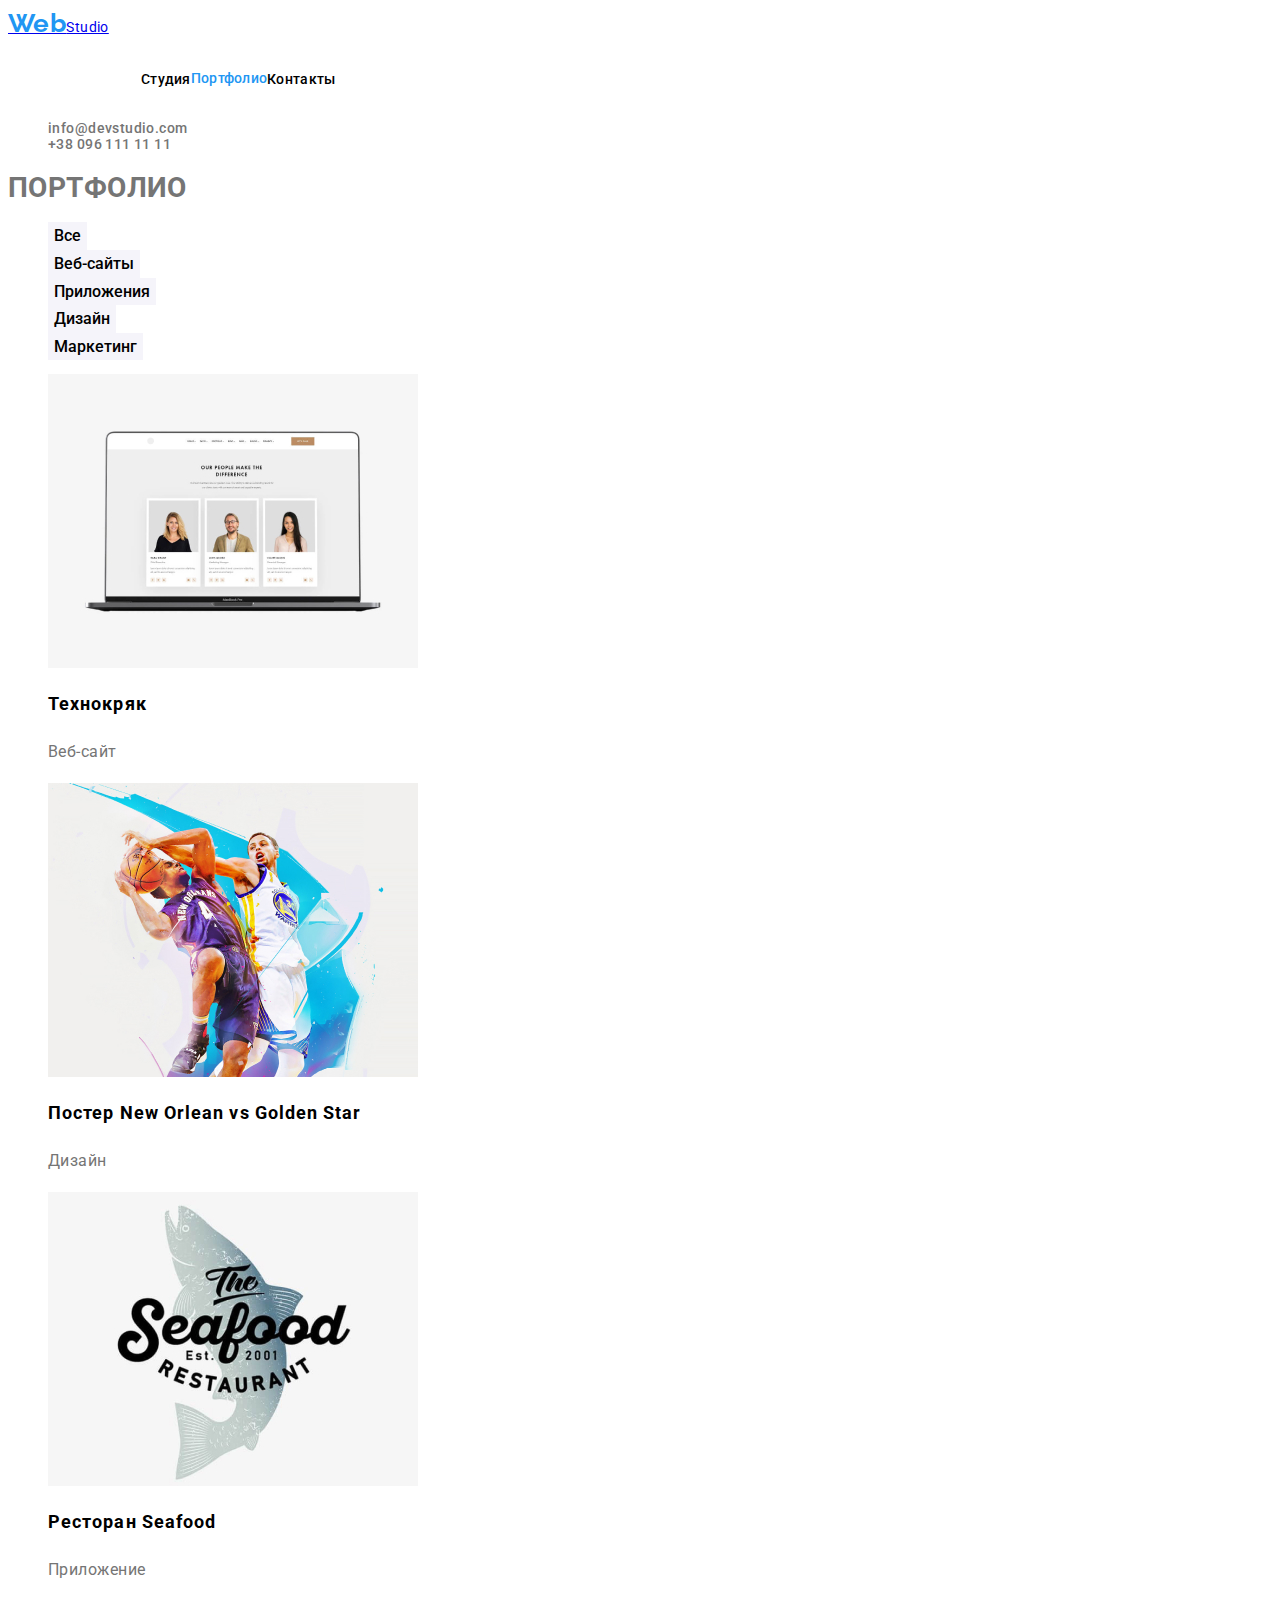
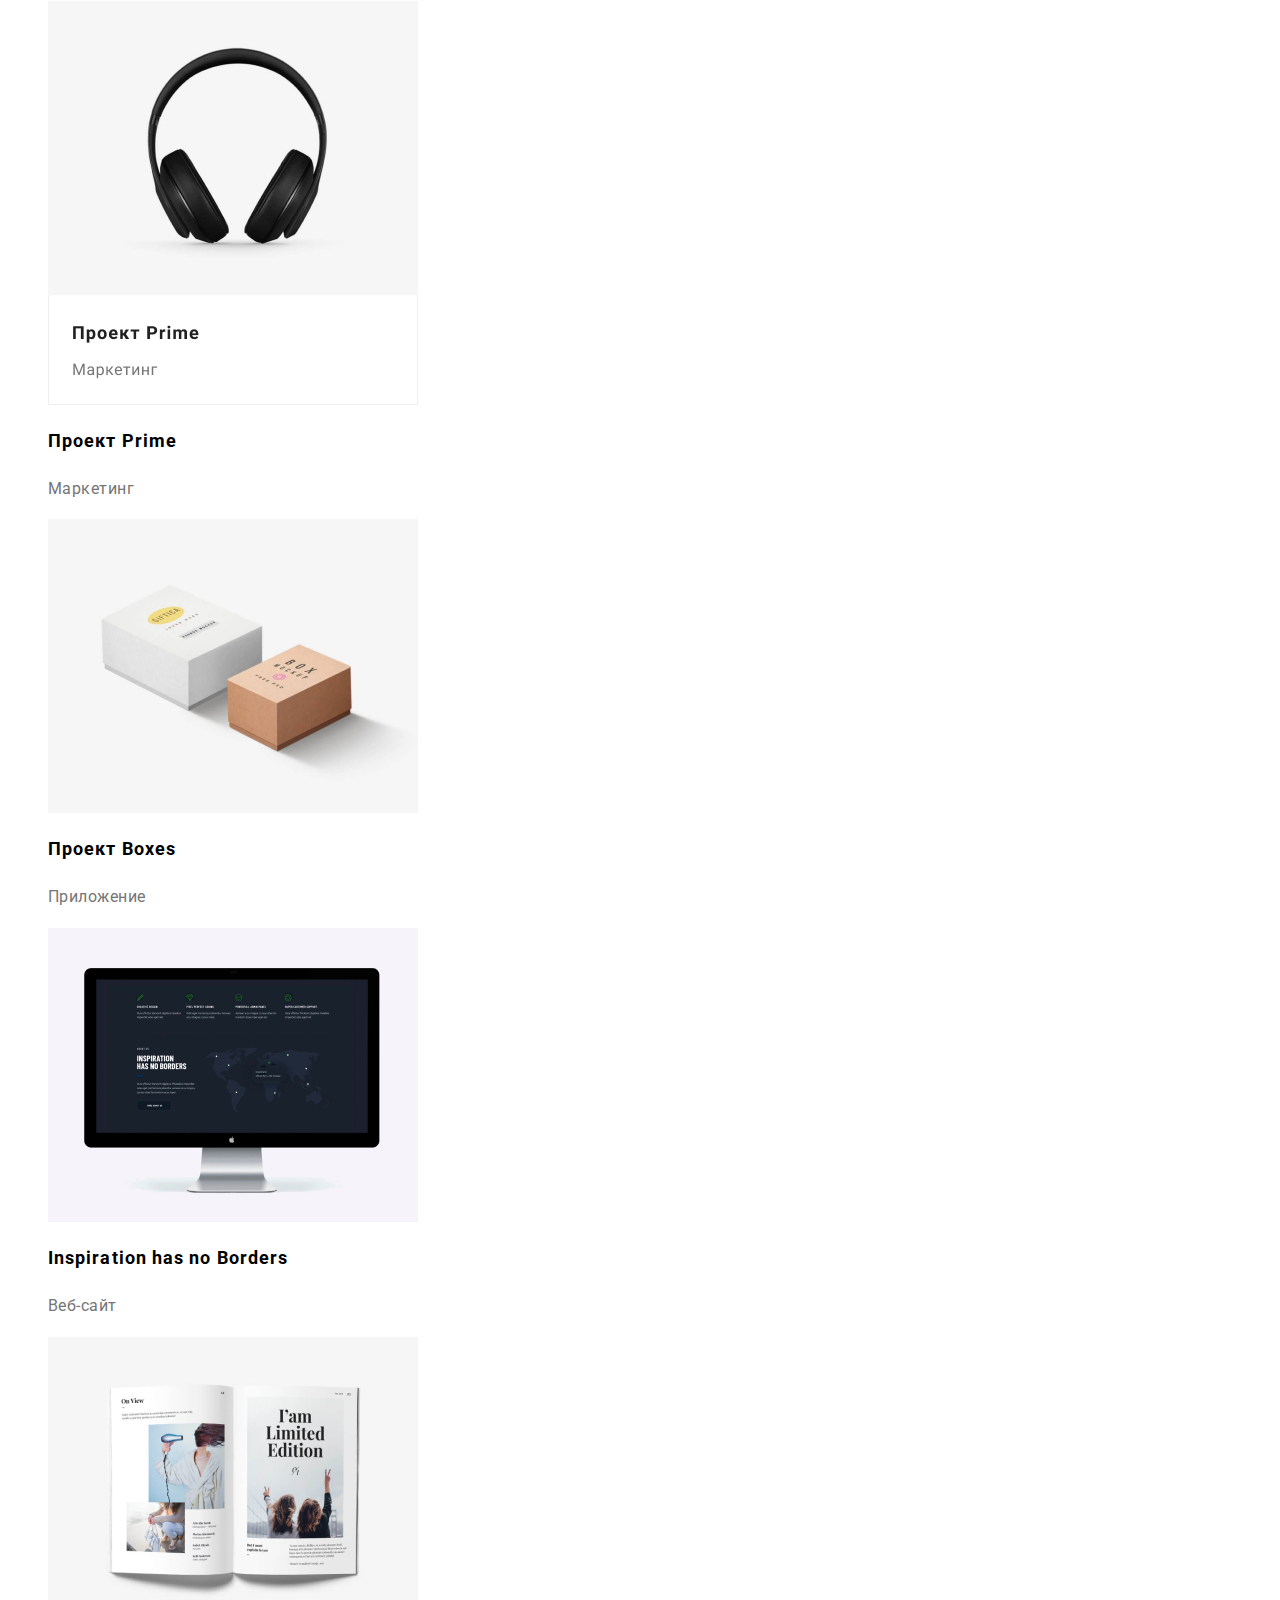
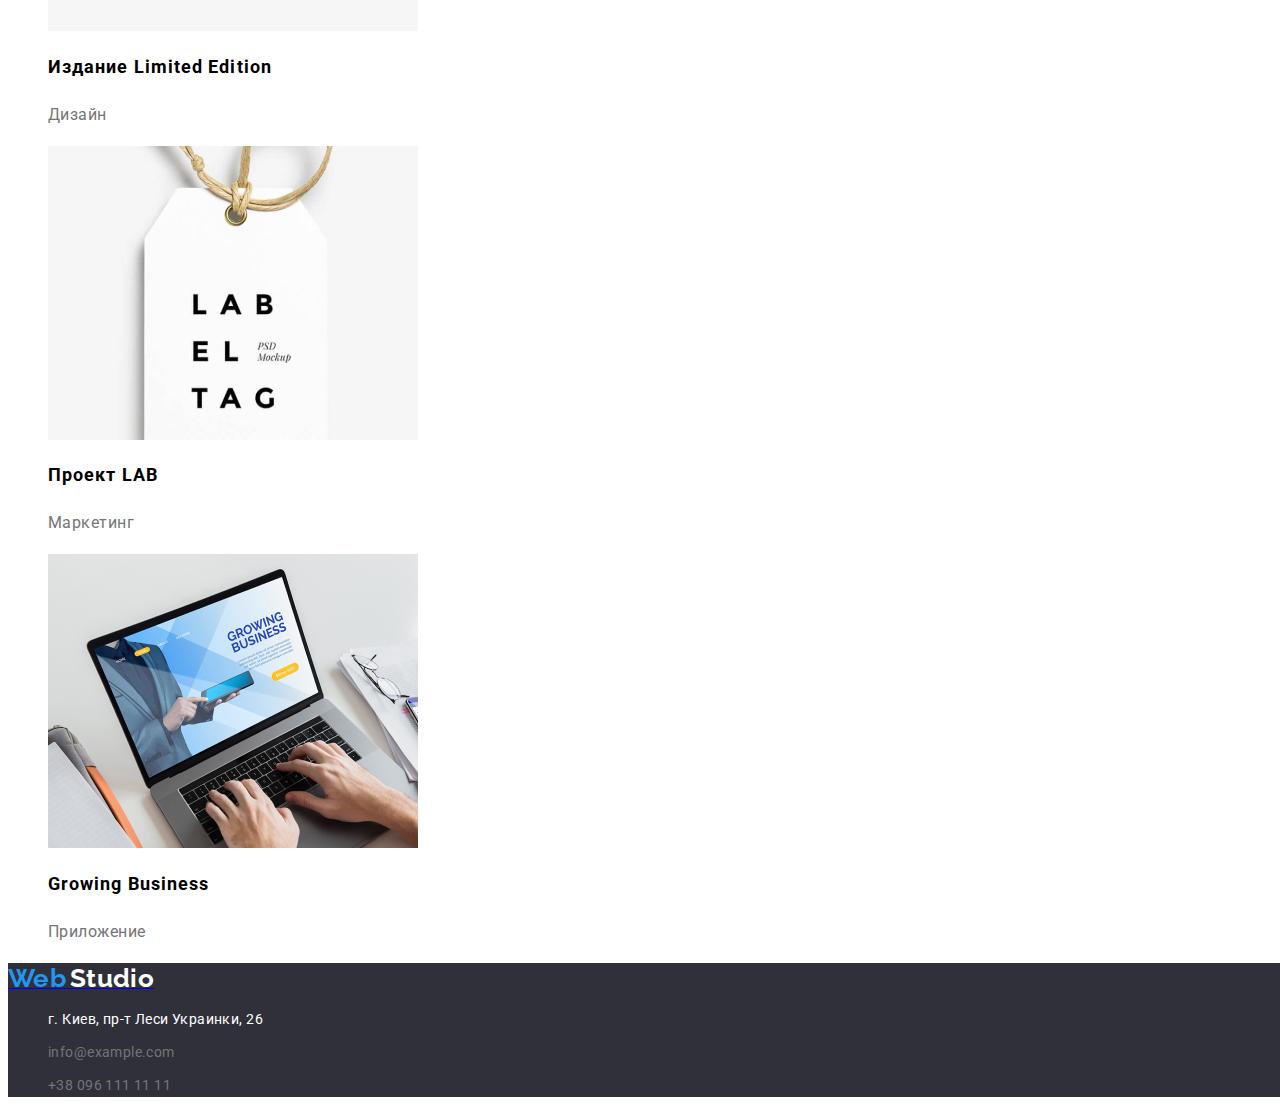
==== portfolio.html @ e5157a78 "закончил студию" ====
<!DOCTYPE html>
<html lang="ru">
  <head>
    <meta charset="UTF-8" />
    <meta http-equiv="X-UA-Compatible" content="IE=edge" />
    <meta name="viewport" content="width=device-width, initial-scale=1.0" />
    <title>Web Studio</title>
    <link rel="stylesheet" href="./css/styles.css" />
    <link rel="preconnect" href="https://fonts.googleapis.com" />
    <link rel="preconnect" href="https://fonts.gstatic.com" crossorigin />
    <link
      href="https://fonts.googleapis.com/css2?family=Raleway:wght@700&family=Roboto:wght@400;500;700;900&display=swap"
      rel="stylesheet"
    />
  </head>

  <body class="body">
    <!--header-->
    <header>
      <nav>
        <a clas href="/" class="Logo"> <span class="web">Web</span>Studio</a>

        <ul class="site-nav">
          <li><a href="index.html" class="link">Студия</a></li>
          <li>
            <a href="portfolio.html" class="link current-link">Портфолио</a>
          </li>
          <li><a href="" class="link">Контакты</a></li>
        </ul>
      </nav>

      <ul>
        <li>
          <a href="mailto:info@devstudio.com" class="contacts-mail"
            >info@devstudio.com</a
          >
        </li>
        <li>
          <a href="tel:+380961111111" class="contacts-tel">+38 096 111 11 11</a>
        </li>
      </ul>
    </header>

    <!-- main -->
    <main>
      <!-- section filter -->
      <section>
        <h1>ПОРТФОЛИО</h1>
        <ul>
          <li><button type="button" class="filter">Все</button></li>
          <li><button type="button" class="filter">Веб-сайты</button></li>
          <li><button type="button" class="filter">Приложения</button></li>
          <li><button type="button" class="filter">Дизайн</button></li>
          <li><button type="button" class="filter">Маркетинг</button></li>
        </ul>

        <ul>
          <li>
            <img src="./images/techhryack.jpg" alt="технокряк" width="370" />
            <h2 class="filter-title">Технокряк</h2>
            <p class="filter-chapter">Веб-сайт</p>
          </li>

          <li>
            <img
              src="./images/poster.jpg"
              alt="New Orlean vs Golden Star"
              width="370"
            />
            <h2 class="filter-title">Постер New Orlean vs Golden Star</h2>
            <p class="filter-chapter">Дизайн</p>
          </li>

          <li>
            <img src="./images/restoran.jpg" alt="Seafood" width="370" />
            <h2 class="filter-title">Ресторан Seafood</h2>
            <p class="filter-chapter">Приложение</p>
          </li>

          <li>
            <img src="./images/project 4.jpg" alt="Prime" width="370" />
            <h2 class="filter-title">Проект Prime</h2>
            <p class="filter-chapter">Маркетинг</p>
          </li>

          <li>
            <img src="./images/boxes.jpg" alt="Boxes" width="370" />
            <h2 class="filter-title">Проект Boxes</h2>
            <p class="filter-chapter">Приложение</p>
          </li>

          <li>
            <img src="./images/borders.jpg" alt="Borders" width="370" />
            <h2 class="filter-title">Inspiration has no Borders</h2>
            <p class="filter-chapter">Веб-сайт</p>
          </li>

          <li>
            <img
              src="./images/Limited Edition.jpg"
              alt="Limited Edition"
              width="370"
            />
            <h2 class="filter-title">Издание Limited Edition</h2>
            <p class="filter-chapter">Дизайн</p>
          </li>

          <li>
            <img src="./images/LAB.jpg" alt="LAB" width="370" />
            <h2 class="filter-title">Проект LAB</h2>
            <p class="filter-chapter">Маркетинг</p>
          </li>

          <li>
            <img
              src="./images/Growing Business.jpg"
              alt="Growing Business"
              width="370"
            />
            <h2 class="filter-title">Growing Business</h2>
            <p class="filter-chapter">Приложение</p>
          </li>
        </ul>
      </section>
    </main>

    <!-- footer -->

    <footer class="footer">
      <a href="/" class="Logo"
        ><span class="web">Web</span> <span class="studio">Studio</span></a
      >

      <address>
        <ul>
          <li><p class="address">г. Киев, пр-т Леси Украинки, 26</p></li>
          <li>
            <a href="mailto:info@example.com" class="mail">info@example.com</a>
          </li>
          <li><a href="tel:+380961111111" class="tel">+38 096 111 11 11</a></li>
        </ul>
      </address>
    </footer>
  </body>
</html>
---- css/styles.css ----
/* HOME */

/* body */

.body {
    font-family: "Roboto", "sans-serif";
    font-style: normal;
    font-weight: 400;
    font-size: 14px;
    letter-spacing: 0.03em;
  
    color: #757575;
  }
     
  :root {
    --basic-font-family: "Roboto";
  
    --basiс-background-color: #2f303a;
    --secondary-background-color: #f5f4fa;
    --third-background-color: #2196f3;
  
    --basiс-color: #757575;
    --secondary-color: black;
    --third-color: #2196f3;
    --final-color: #ffffff;
  }
  
  /* <!--header--> */
  .header {
    display: flex;
    align-items: center;
    width: 1600px;

    border: none;
    border-right: none;
    border-bottom: 1px solid #ececec;
    border-left: none;
  }

  .container {
    /* display: inline-block;
    display: flex;
    justify-content: space-around; */

    margin-top: 0px;
    margin-right: 215px;
    margin-bottom: 0px;
    margin-left: 215px;
    padding-left: 15px;
    padding-right: 15px;
    border: 2px solid #f44336;
  
    width: 1200px;
  }

  .header-nav {
    display: inline-block;
    display: flex;
    justify-content: space-around;
  }

  .nav-page {
    display: inline-block;
    display: flex;
  }

  .logo,
  .web {
    color: var(--secondary-color);
    padding: 0px;
    padding-top: 24px;
    padding-bottom: 25px;

    font-family: "Raleway";
    font-weight: 700;
    font-size: 26px;
    line-height: 1.19;
  
    text-decoration: none;
  }
  
  .web {
    color: var(--third-color);
  }
  
  ul {
    list-style: none;
  }
  
  /* site nav */
  
  .site-nav,
  .link,
  .filter {
    color: var(--secondary-color);
  }

  .site-nav {
    display: flex;
    margin-top: 32px;
    margin-left: 93px;
    margin-bottom: 32px;
  }

  .site-nav .nav-item {
    margin-right: 50px;
  }
  
  .site-nav .nav-item:last-child {
margin-right: 0px;
}

.current-link {
    color: var(--third-color);
    display: block;
  }
  
  .link:hover,
  .link:focus,
  .contacts-mail:hover,
  .contacts-mail:focus,
  .contacts-tel:hover,
  .contacts-tel:focus,
  .mail:hover,
  .mail:focus,
  .tel:hover,
  .tel:focus {
    color: var(--third-color);
  }
  
  .link {
    font-family: var(--basic-font-family);
  
    font-weight: 500;
    line-height: 1.14;
    letter-spacing: 0.02em;
    text-decoration: none;
  }
  
  /* contact */
  
  .header-contact {
    display: flex;
    
    align-items: center;
    margin-left: auto;
    }

  .contacts-mail,
  .contacts-tel {
    color: var(--basiс-color);
    margin-right: 15px;
    font-weight: 500;
    text-decoration: none;
  }
  
  .contacts-tel {
    margin-right: 0px;
}

  /* Main */
  
  /* section hero */
  .section-hero,
  .footer {
    background-color: var(--basiс-background-color);
  }

  .section-hero {
    text-align: center;
    
    width: 1600px;
  }

  .titel {
    font-family: var(--basic-font-family);
    color: var(--final-color);

    margin-top: 0px;
    margin-bottom: 30px;
    padding-top: 200px;
    padding-left: 452px;
    padding-right: 452px;
  
    font-weight: 900;
    font-size: 44px;
    line-height: 1.36;
    letter-spacing: 0.06em;
  }
  
  .box-button {
    padding-right: 700px;
    padding-bottom: 200px;
    padding-left: 700px;
  }

  .button {
    font-family: var(--basic-font-family);
    background-color: var(--third-background-color);
    color: var(--final-color);
  
    cursor: pointer;
    display: flex;
  
    font-weight: 700;
    font-size: 16px;
    line-height: 1.9;
  }
  
  /* section advantage */

  .advantage {
    width: 1600px;
    padding-top: 94px;
    padding-bottom: 94px;
  }
  
  .advantage-box {
    display: flex;
    justify-content: space-between;
    margin-top: 0px;
    margin-bottom: 0px;
    padding-left: 0px;
  }

  .advantage-title {
    font-family: var(--basic-font-family);
    color: var(--secondary-color);
  
    margin-top: 0px;
    margin-bottom: 10px;

    font-weight: 700;
    font-size: 14px;
    line-height: 1.14;
    letter-spacing: 0.03em;
    text-transform: uppercase;
  }
  
  .advantage-text {
    font-family: var(--basic-font-family);
    color: var(--basiс-color);

    margin-top: 0px;
    margin-bottom: 0px;
    width: 270px;
  
    line-height: 1.7;
    letter-spacing: 0.03em;
  }
  
  /* section work and team */
  .item {
    margin-right: 30px;
  }

  .item:last-child {
    margin-right: 0px;
  }

  .title-work,
  .title-team {
    font-family: var(--basic-font-family);
    color: var(--secondary-color);

    margin-top: 0px;
    margin-bottom: 50px;
        
    font-weight: 700;
    font-size: 36px;
    line-height: 1.16;
    letter-spacing: 0.03em;
  }
  
  .section-work {
    width: 1600px;
    padding-bottom: 94px;
  }

  .title-work {
    text-align: center;
    margin-bottom: 50px;
  }

  .list-work {
    display: inline-block;
    display: flex;
    justify-content: space-around;

   margin: 0px;
   padding: 0px;
  }
  
.section-team {
    background-color: var(--secondary-background-color);
    width: 1600px;
    padding-bottom: 94px;
}

  .title-team {
    text-align: center;
    padding-top: 94px;
    margin-top: 0px;
    margin-bottom: 50px;
  }
  
  .list-team {
    display: inline-block;
    display: flex;
    justify-content: space-around;

    margin-top: 0px;
    margin-bottom: 0px;
    padding-bottom: 10px;
    padding-left: 0px;
  }
  .img-team {
    margin-bottom: 30px;
  }

  .team-user {
    font-family: var(--basic-font-family);
    color: var(--secondary-color);
  
    margin-bottom: 10px;
    text-align: center;

    font-weight: 500;
    font-size: 16px;
    line-height: 1.19;
    letter-spacing: 0.03em;
  }
  
  .user-prof {
    font-family: var(--basic-font-family);
    color: var(--basiс-color);

    /* padding-bottom: 30px; */
    text-align: center;
  
    font-size: 16px;
    line-height: 1.19;
    letter-spacing: 0.03em;
  }
  
  /* footer */

  .footer {
    width: 1600px;
  }

  .footer-logo {
    margin-bottom: 20px;
    padding-top: 60px;
  }
  .studio {
    color: var(--final-color);

    font-family: "Raleway";
    font-weight: 700;
    font-size: 26px;
    line-height: 1.19;
  }

  .list-address {
    margin-bottom: 60px;
    padding: 0px;
    width: 231px;
  }
  
  .address {
    font-family: var(--basic-font-family);
    color: var(--final-color);
    margin: 0px;
    margin-bottom: 9px;
  
    font-style: normal;
    line-height: 1.7;
    letter-spacing: 0.03em;
  }
  
  .mail,
  .tel {
    font-family: var(--basic-font-family);
    color: var(--basiс-color);
  
    font-style: normal;
    line-height: 1.7;
    letter-spacing: 0.03em;
  
    text-decoration: none;
  }
  
.mail {
    display: block;
    margin-bottom: 9px;
}

  /* PORTFOLIO */
  
  /* section filter */
  
  .filter {
    font-family: var(--basic-font-family);
    background-color: var(--secondary-background-color);
    color: var(--secondary-color);
  
    border: none;
    cursor: pointer;
  
    font-weight: 500;
    font-size: 16px;
    line-height: 1.6;
  }
  
  .filter:hover,
  .filter:focus {
    background-color: var(--third-background-color);
    color: var(--final-color);
  }
  
  .filter-title {
    font-family: var(--basic-font-family);
    color: var(--secondary-color);
  
    font-weight: 700;
    font-size: 18px;
    line-height: 2;
    letter-spacing: 0.06em;
  }
  
  .filter-chapter {
    font-family: var(--basic-font-family);
    color: var(--basiс-color);
  
    font-size: 16px;
    line-height: 1.8;
    letter-spacing: 0.03em;
  }
  
  /* Продолжение следует .... */
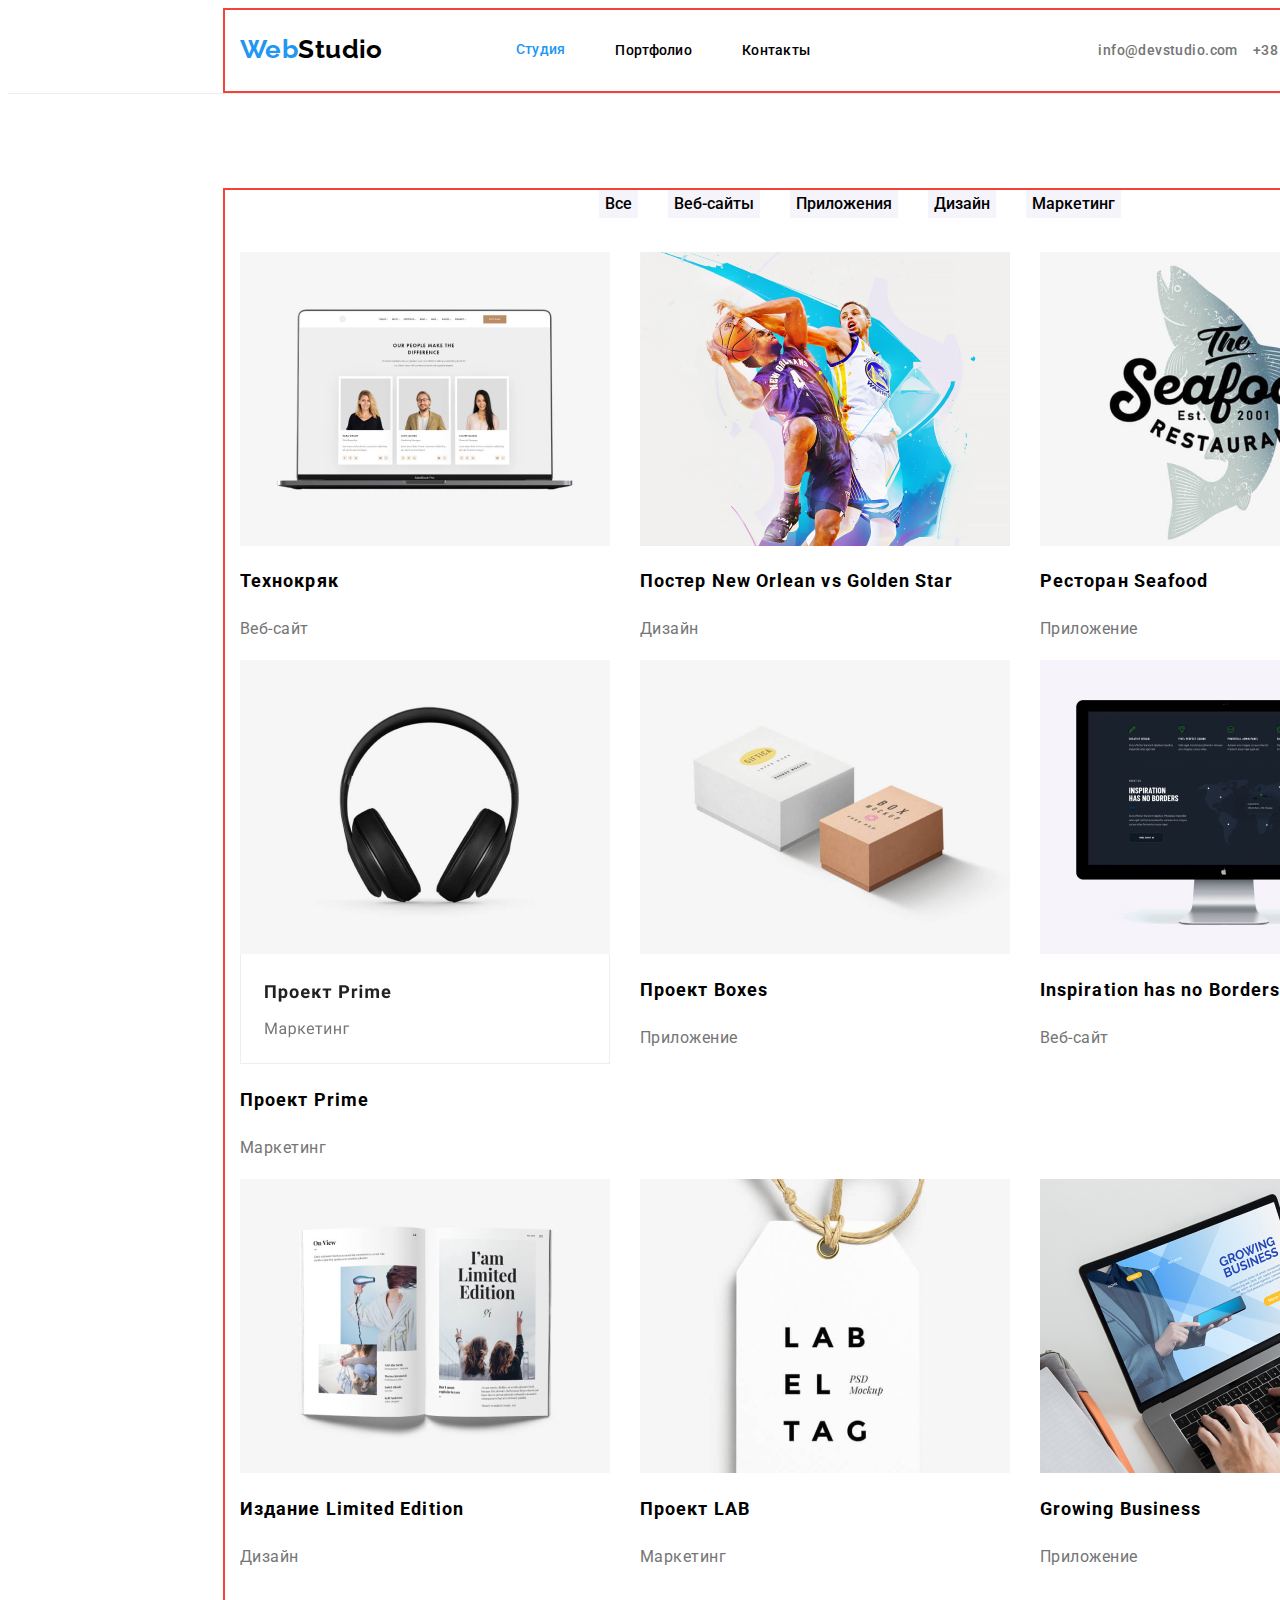
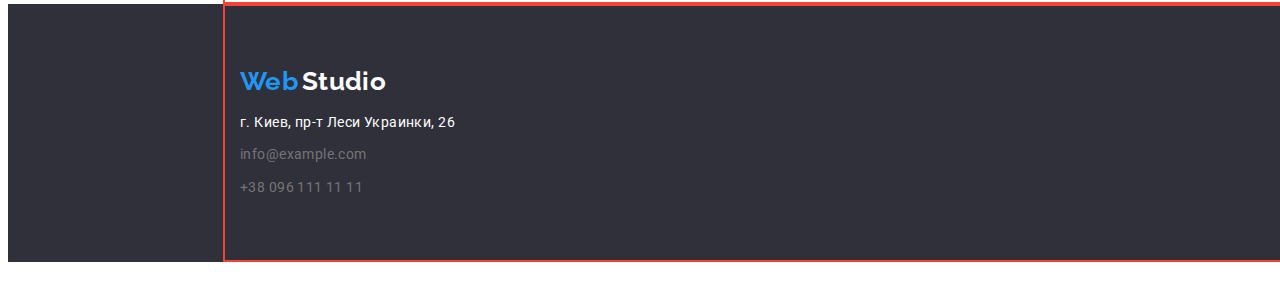
==== commit 84002ea8: "формирую центр." ====
--- a/portfolio.html
+++ b/portfolio.html
@@ -16,52 +16,47 @@
 
   <body class="body">
     <!--header-->
-    <header>
-      <nav>
-        <a clas href="/" class="Logo"> <span class="web">Web</span>Studio</a>
+   <!--header-->
+    <header class="header">
+        <div class="header-nav container">
+        <nav class="nav-page"><a clas href="/" class="logo"> <span class="web">Web</span>Studio</a>
 
         <ul class="site-nav">
-          <li><a href="index.html" class="link">Студия</a></li>
-          <li>
-            <a href="portfolio.html" class="link current-link">Портфолио</a>
-          </li>
-          <li><a href="" class="link">Контакты</a></li>
+          <li class="nav-item"><a href="index.html" class="link current-link">Студия</a></li>
+          <li class="nav-item"><a href="portfolio.html" class="link">Портфолио</a></li>
+          <li class="nav-item"><a href="/" class="link">Контакты</a></li>
         </ul>
       </nav>
-
-      <ul>
-        <li>
-          <a href="mailto:info@devstudio.com" class="contacts-mail"
-            >info@devstudio.com</a
-          >
-        </li>
-        <li>
-          <a href="tel:+380961111111" class="contacts-tel">+38 096 111 11 11</a>
-        </li>
+   
+       <ul class="header-contact">
+        <li class="nav-item"><a href="mailto:info@devstudio.com" class="contacts-mail">info@devstudio.com</a></li>
+        <li class="nav-item"><a href="tel:+380961111111" class="contacts-tel">+38 096 111 11 11</a></li>
       </ul>
+    </div>
     </header>
 
     <!-- main -->
     <main>
       <!-- section filter -->
-      <section>
-        <h1>ПОРТФОЛИО</h1>
-        <ul>
-          <li><button type="button" class="filter">Все</button></li>
-          <li><button type="button" class="filter">Веб-сайты</button></li>
-          <li><button type="button" class="filter">Приложения</button></li>
-          <li><button type="button" class="filter">Дизайн</button></li>
-          <li><button type="button" class="filter">Маркетинг</button></li>
+      <section class="portfolio">
+        <!-- <h1>ПОРТФОЛИО</h1> -->
+        <div class="container">
+        <ul class="port-link">
+          <li class="port-item"><button type="button" class="filter">Все</button></li>
+          <li class="port-item"><button type="button" class="filter">Веб-сайты</button></li>
+          <li class="port-item"><button type="button" class="filter">Приложения</button></li>
+          <li class="port-item"><button type="button" class="filter">Дизайн</button></li>
+          <li class="port-item"><button type="button" class="filter">Маркетинг</button></li>
         </ul>
 
-        <ul>
-          <li>
+        <ul class="flex-container">
+          <li class="flex-element">
             <img src="./images/techhryack.jpg" alt="технокряк" width="370" />
             <h2 class="filter-title">Технокряк</h2>
             <p class="filter-chapter">Веб-сайт</p>
           </li>
 
-          <li>
+          <li class="flex-element">
             <img
               src="./images/poster.jpg"
               alt="New Orlean vs Golden Star"
@@ -71,31 +66,31 @@
             <p class="filter-chapter">Дизайн</p>
           </li>
 
-          <li>
+          <li class="flex-element">
             <img src="./images/restoran.jpg" alt="Seafood" width="370" />
             <h2 class="filter-title">Ресторан Seafood</h2>
             <p class="filter-chapter">Приложение</p>
           </li>
 
-          <li>
+          <li class="flex-element">
             <img src="./images/project 4.jpg" alt="Prime" width="370" />
             <h2 class="filter-title">Проект Prime</h2>
             <p class="filter-chapter">Маркетинг</p>
           </li>
 
-          <li>
+          <li class="flex-element">
             <img src="./images/boxes.jpg" alt="Boxes" width="370" />
             <h2 class="filter-title">Проект Boxes</h2>
             <p class="filter-chapter">Приложение</p>
           </li>
 
-          <li>
+          <li class="flex-element">
             <img src="./images/borders.jpg" alt="Borders" width="370" />
             <h2 class="filter-title">Inspiration has no Borders</h2>
             <p class="filter-chapter">Веб-сайт</p>
           </li>
 
-          <li>
+          <li class="flex-element">
             <img
               src="./images/Limited Edition.jpg"
               alt="Limited Edition"
@@ -105,13 +100,13 @@
             <p class="filter-chapter">Дизайн</p>
           </li>
 
-          <li>
+          <li class="flex-element">
             <img src="./images/LAB.jpg" alt="LAB" width="370" />
             <h2 class="filter-title">Проект LAB</h2>
             <p class="filter-chapter">Маркетинг</p>
           </li>
 
-          <li>
+          <li class="flex-element">
             <img
               src="./images/Growing Business.jpg"
               alt="Growing Business"
@@ -121,18 +116,18 @@
             <p class="filter-chapter">Приложение</p>
           </li>
         </ul>
+        </div>
       </section>
     </main>
 
     <!-- footer -->
 
     <footer class="footer">
-      <a href="/" class="Logo"
-        ><span class="web">Web</span> <span class="studio">Studio</span></a
-      >
+        <div class="footer-logo container">
+      <a href="/" class="logo"></a><span class="web">Web</span> <span class="studio">Studio</span></a>
 
-      <address>
-        <ul>
+      <address class="box-address">
+        <ul class="list-address">
           <li><p class="address">г. Киев, пр-т Леси Украинки, 26</p></li>
           <li>
             <a href="mailto:info@example.com" class="mail">info@example.com</a>
@@ -140,6 +135,7 @@
           <li><a href="tel:+380961111111" class="tel">+38 096 111 11 11</a></li>
         </ul>
       </address>
+    </div>
     </footer>
   </body>
 </html>
--- a/css/styles.css
+++ b/css/styles.css
@@ -38,10 +38,6 @@
   }
 
   .container {
-    /* display: inline-block;
-    display: flex;
-    justify-content: space-around; */
-
     margin-top: 0px;
     margin-right: 215px;
     margin-bottom: 0px;
@@ -400,6 +396,28 @@
   
   /* section filter */
   
+.portfolio {
+  padding-top: 94px;
+}
+
+.port-link {
+  margin-top: 0px;
+  margin-bottom: 34px;
+  display: flex;
+  justify-content: center
+  
+}
+
+.port-item {
+  margin-right: 30px;
+  
+}
+
+.port-item:last-child {
+  margin-right: 0px;
+}
+
+
   .filter {
     font-family: var(--basic-font-family);
     background-color: var(--secondary-background-color);
@@ -407,7 +425,7 @@
   
     border: none;
     cursor: pointer;
-  
+      
     font-weight: 500;
     font-size: 16px;
     line-height: 1.6;
@@ -419,6 +437,22 @@
     color: var(--final-color);
   }
   
+.flex-container {
+  display: flex;
+  flex-wrap: wrap;
+  padding-left: 0px;
+}
+
+.flex-element {
+  width: 370px;
+  margin-right: 30px;
+}
+
+.flex-element:nth-child(3n) {
+  margin-right: 0px;
+}
+
+
   .filter-title {
     font-family: var(--basic-font-family);
     color: var(--secondary-color);
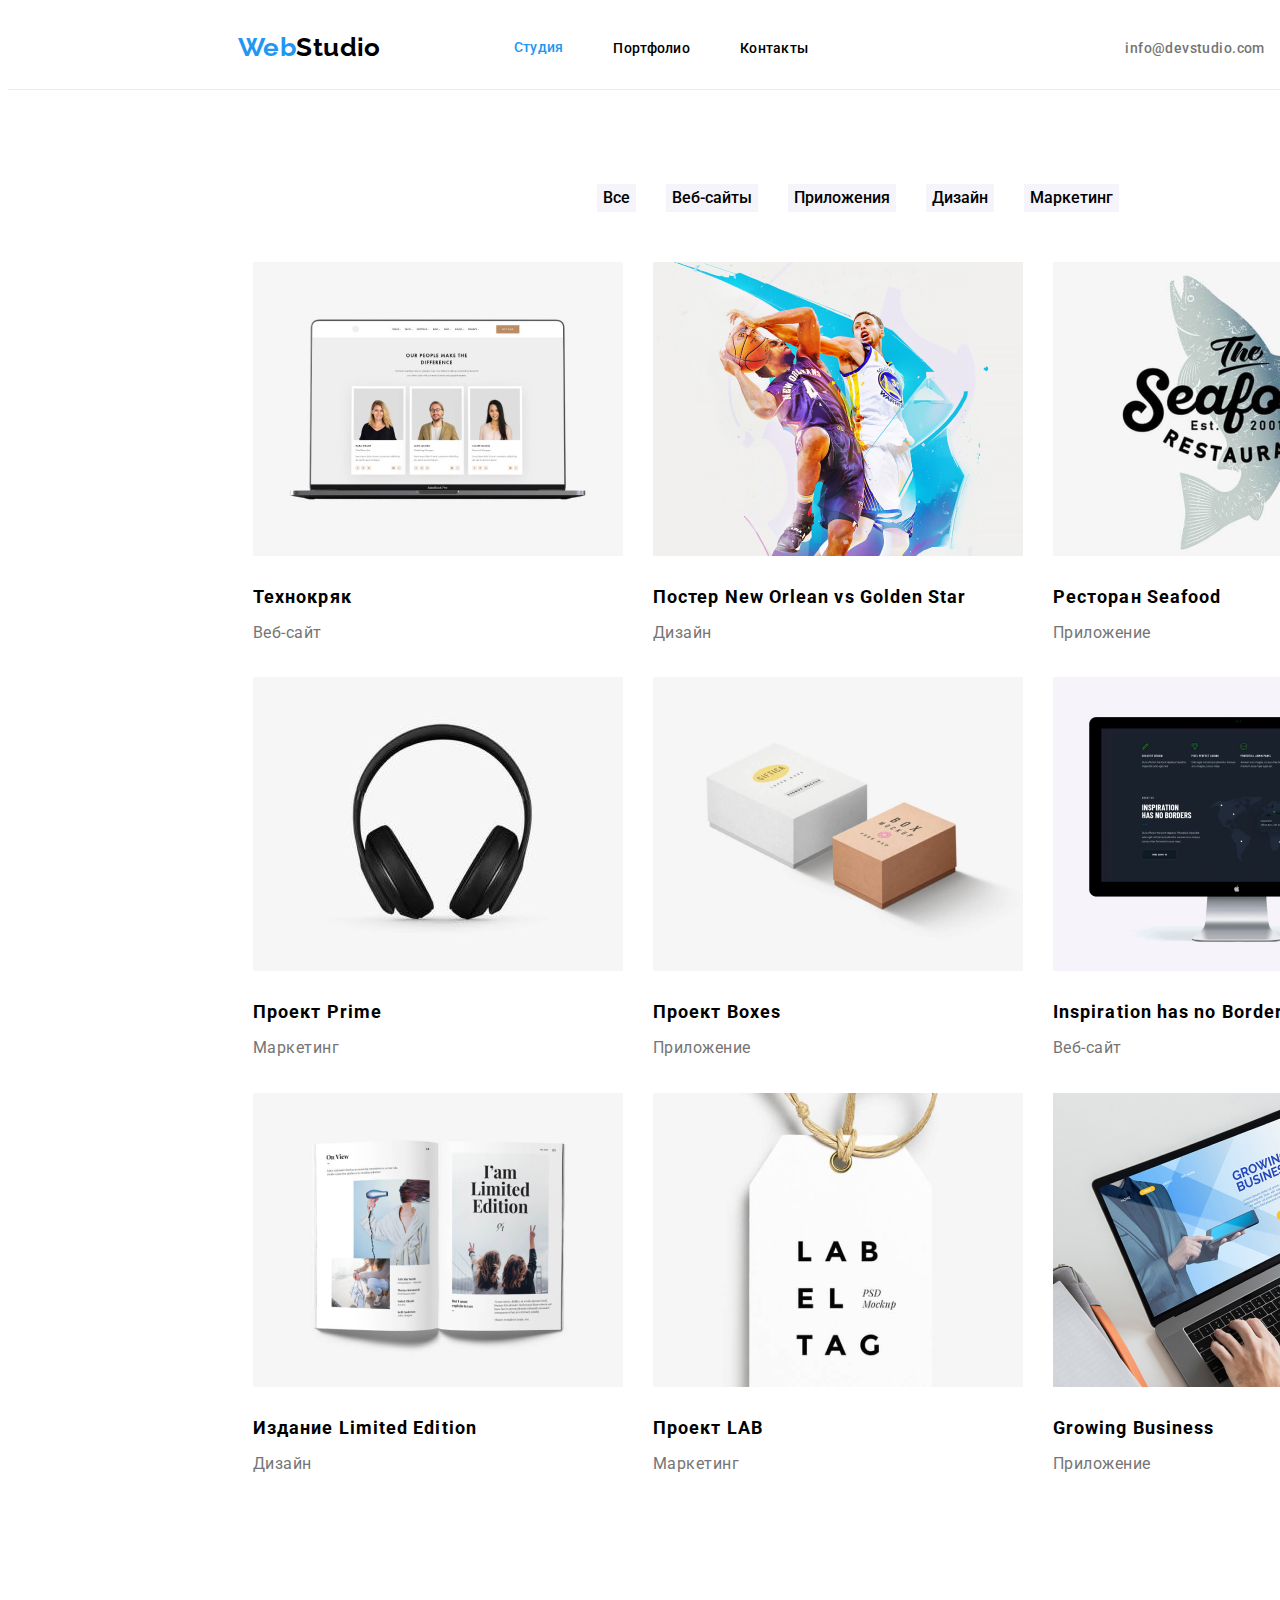
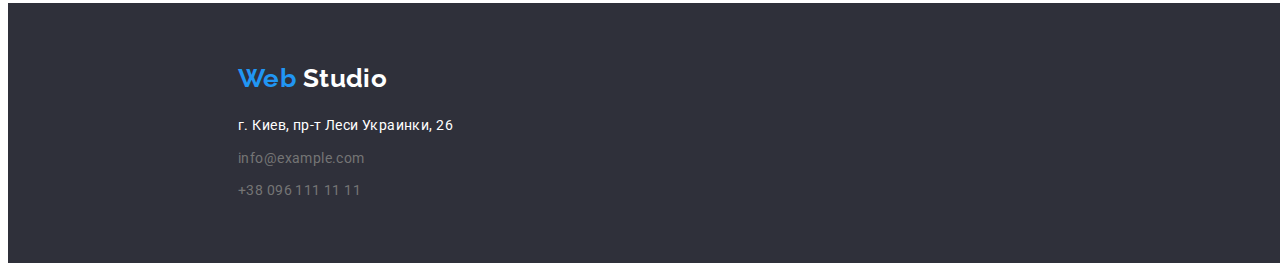
==== commit e16f366c: "готово" ====
--- a/portfolio.html
+++ b/portfolio.html
@@ -16,23 +16,28 @@
 
   <body class="body">
     <!--header-->
-   <!--header-->
+    <!--header-->
     <header class="header">
-        <div class="header-nav container">
-        <nav class="nav-page"><a clas href="/" class="logo"> <span class="web">Web</span>Studio</a>
+      <div class="header-nav container">
+        <nav class="nav-page">
+          <a clas href="/" class="logo"> <span class="web">Web</span>Studio</a>
 
-        <ul class="site-nav">
-          <li class="nav-item"><a href="index.html" class="link current-link">Студия</a></li>
-          <li class="nav-item"><a href="portfolio.html" class="link">Портфолио</a></li>
-          <li class="nav-item"><a href="/" class="link">Контакты</a></li>
+          <ul class="site-nav">
+            <li class="nav-item"><a href="index.html" class="link current-link">Студия</a></li>
+            <li class="nav-item"><a href="portfolio.html" class="link">Портфолио</a></li>
+            <li class="nav-item"><a href="/" class="link">Контакты</a></li>
+          </ul>
+        </nav>
+
+        <ul class="header-contact">
+          <li class="nav-item">
+            <a href="mailto:info@devstudio.com" class="contacts-mail">info@devstudio.com</a>
+          </li>
+          <li class="nav-item">
+            <a href="tel:+380961111111" class="contacts-tel">+38 096 111 11 11</a>
+          </li>
         </ul>
-      </nav>
-   
-       <ul class="header-contact">
-        <li class="nav-item"><a href="mailto:info@devstudio.com" class="contacts-mail">info@devstudio.com</a></li>
-        <li class="nav-item"><a href="tel:+380961111111" class="contacts-tel">+38 096 111 11 11</a></li>
-      </ul>
-    </div>
+      </div>
     </header>
 
     <!-- main -->
@@ -41,81 +46,69 @@
       <section class="portfolio">
         <!-- <h1>ПОРТФОЛИО</h1> -->
         <div class="container">
-        <ul class="port-link">
-          <li class="port-item"><button type="button" class="filter">Все</button></li>
-          <li class="port-item"><button type="button" class="filter">Веб-сайты</button></li>
-          <li class="port-item"><button type="button" class="filter">Приложения</button></li>
-          <li class="port-item"><button type="button" class="filter">Дизайн</button></li>
-          <li class="port-item"><button type="button" class="filter">Маркетинг</button></li>
-        </ul>
+          <ul class="port-link">
+            <li class="port-item"><button type="button" class="filter">Все</button></li>
+            <li class="port-item"><button type="button" class="filter">Веб-сайты</button></li>
+            <li class="port-item"><button type="button" class="filter">Приложения</button></li>
+            <li class="port-item"><button type="button" class="filter">Дизайн</button></li>
+            <li class="port-item"><button type="button" class="filter">Маркетинг</button></li>
+          </ul>
 
-        <ul class="flex-container">
-          <li class="flex-element">
-            <img src="./images/techhryack.jpg" alt="технокряк" width="370" />
-            <h2 class="filter-title">Технокряк</h2>
-            <p class="filter-chapter">Веб-сайт</p>
-          </li>
+          <ul class="flex-container">
+            <li class="flex-element">
+              <img src="./images/techhryack.jpg" alt="технокряк" width="370" />
+              <h2 class="filter-title">Технокряк</h2>
+              <p class="filter-chapter">Веб-сайт</p>
+            </li>
 
-          <li class="flex-element">
-            <img
-              src="./images/poster.jpg"
-              alt="New Orlean vs Golden Star"
-              width="370"
-            />
-            <h2 class="filter-title">Постер New Orlean vs Golden Star</h2>
-            <p class="filter-chapter">Дизайн</p>
-          </li>
+            <li class="flex-element">
+              <img src="./images/poster.jpg" alt="New Orlean vs Golden Star" width="370" />
+              <h2 class="filter-title">Постер New Orlean vs Golden Star</h2>
+              <p class="filter-chapter">Дизайн</p>
+            </li>
 
-          <li class="flex-element">
-            <img src="./images/restoran.jpg" alt="Seafood" width="370" />
-            <h2 class="filter-title">Ресторан Seafood</h2>
-            <p class="filter-chapter">Приложение</p>
-          </li>
+            <li class="flex-element">
+              <img src="./images/restoran.jpg" alt="Seafood" width="370" />
+              <h2 class="filter-title">Ресторан Seafood</h2>
+              <p class="filter-chapter">Приложение</p>
+            </li>
 
-          <li class="flex-element">
-            <img src="./images/project 4.jpg" alt="Prime" width="370" />
-            <h2 class="filter-title">Проект Prime</h2>
-            <p class="filter-chapter">Маркетинг</p>
-          </li>
+            <li class="flex-element">
+              <img src="./images/project.jpg" alt="Prime" width="370" />
+              <h2 class="filter-title">Проект Prime</h2>
+              <p class="filter-chapter">Маркетинг</p>
+            </li>
 
-          <li class="flex-element">
-            <img src="./images/boxes.jpg" alt="Boxes" width="370" />
-            <h2 class="filter-title">Проект Boxes</h2>
-            <p class="filter-chapter">Приложение</p>
-          </li>
+            <li class="flex-element">
+              <img src="./images/boxes.jpg" alt="Boxes" width="370" />
+              <h2 class="filter-title">Проект Boxes</h2>
+              <p class="filter-chapter">Приложение</p>
+            </li>
 
-          <li class="flex-element">
-            <img src="./images/borders.jpg" alt="Borders" width="370" />
-            <h2 class="filter-title">Inspiration has no Borders</h2>
-            <p class="filter-chapter">Веб-сайт</p>
-          </li>
+            <li class="flex-element">
+              <img src="./images/borders.jpg" alt="Borders" width="370" />
+              <h2 class="filter-title">Inspiration has no Borders</h2>
+              <p class="filter-chapter">Веб-сайт</p>
+            </li>
 
-          <li class="flex-element">
-            <img
-              src="./images/Limited Edition.jpg"
-              alt="Limited Edition"
-              width="370"
-            />
-            <h2 class="filter-title">Издание Limited Edition</h2>
-            <p class="filter-chapter">Дизайн</p>
-          </li>
+            <li class="flex-element">
+              <img src="./images/Limited Edition.jpg" alt="Limited Edition" width="370" />
+              <h2 class="filter-title">Издание Limited Edition</h2>
+              <p class="filter-chapter">Дизайн</p>
+            </li>
 
-          <li class="flex-element">
-            <img src="./images/LAB.jpg" alt="LAB" width="370" />
-            <h2 class="filter-title">Проект LAB</h2>
-            <p class="filter-chapter">Маркетинг</p>
-          </li>
+            <li class="flex-element">
+              <img src="./images/LAB.jpg" alt="LAB" width="370" />
+              <h2 class="filter-title">Проект LAB</h2>
+              <p class="filter-chapter">Маркетинг</p>
+            </li>
 
-          <li class="flex-element">
-            <img
-              src="./images/Growing Business.jpg"
-              alt="Growing Business"
-              width="370"
-            />
-            <h2 class="filter-title">Growing Business</h2>
-            <p class="filter-chapter">Приложение</p>
-          </li>
-        </ul>
+            <li class="flex-element">
+              <img src="./images/Growing Business.jpg" alt="Growing Business" width="370" />
+              <h2 class="filter-title">Growing Business</h2>
+              <p class="filter-chapter">Приложение</p>
+            </li>
+          </ul>
         </div>
       </section>
     </main>
@@ -123,19 +116,19 @@
     <!-- footer -->
 
     <footer class="footer">
-        <div class="footer-logo container">
-      <a href="/" class="logo"></a><span class="web">Web</span> <span class="studio">Studio</span></a>
+      <div class="footer-logo container">
+        <a href="/" class="logo"><span class="web">Web</span> <span class="studio">Studio</span></a>
 
-      <address class="box-address">
-        <ul class="list-address">
-          <li><p class="address">г. Киев, пр-т Леси Украинки, 26</p></li>
-          <li>
-            <a href="mailto:info@example.com" class="mail">info@example.com</a>
-          </li>
-          <li><a href="tel:+380961111111" class="tel">+38 096 111 11 11</a></li>
-        </ul>
-      </address>
-    </div>
+        <address class="box-address">
+          <ul class="list-address">
+            <li><p class="address">г. Киев, пр-т Леси Украинки, 26</p></li>
+            <li>
+              <a href="mailto:info@example.com" class="mail">info@example.com</a>
+            </li>
+            <li><a href="tel:+380961111111" class="tel">+38 096 111 11 11</a></li>
+          </ul>
+        </address>
+      </div>
     </footer>
   </body>
 </html>
--- a/css/styles.css
+++ b/css/styles.css
@@ -3,474 +3,482 @@
 /* body */
 
 .body {
-    font-family: "Roboto", "sans-serif";
-    font-style: normal;
-    font-weight: 400;
-    font-size: 14px;
-    letter-spacing: 0.03em;
-  
-    color: #757575;
-  }
-     
-  :root {
-    --basic-font-family: "Roboto";
-  
-    --basiс-background-color: #2f303a;
-    --secondary-background-color: #f5f4fa;
-    --third-background-color: #2196f3;
-  
-    --basiс-color: #757575;
-    --secondary-color: black;
-    --third-color: #2196f3;
-    --final-color: #ffffff;
-  }
-  
-  /* <!--header--> */
-  .header {
-    display: flex;
-    align-items: center;
-    width: 1600px;
-
-    border: none;
-    border-right: none;
-    border-bottom: 1px solid #ececec;
-    border-left: none;
-  }
-
-  .container {
-    margin-top: 0px;
-    margin-right: 215px;
-    margin-bottom: 0px;
-    margin-left: 215px;
-    padding-left: 15px;
-    padding-right: 15px;
-    border: 2px solid #f44336;
-  
-    width: 1200px;
-  }
-
-  .header-nav {
-    display: inline-block;
-    display: flex;
-    justify-content: space-around;
-  }
-
-  .nav-page {
-    display: inline-block;
-    display: flex;
-  }
-
-  .logo,
-  .web {
-    color: var(--secondary-color);
-    padding: 0px;
-    padding-top: 24px;
-    padding-bottom: 25px;
-
-    font-family: "Raleway";
-    font-weight: 700;
-    font-size: 26px;
-    line-height: 1.19;
-  
-    text-decoration: none;
-  }
-  
-  .web {
-    color: var(--third-color);
-  }
-  
-  ul {
-    list-style: none;
-  }
-  
-  /* site nav */
-  
-  .site-nav,
-  .link,
-  .filter {
-    color: var(--secondary-color);
-  }
-
-  .site-nav {
-    display: flex;
-    margin-top: 32px;
-    margin-left: 93px;
-    margin-bottom: 32px;
-  }
-
-  .site-nav .nav-item {
-    margin-right: 50px;
-  }
-  
-  .site-nav .nav-item:last-child {
-margin-right: 0px;
+  font-family: 'Roboto', 'sans-serif';
+  font-style: normal;
+  font-weight: 400;
+  font-size: 14px;
+  letter-spacing: 0.03em;
+
+  color: #757575;
+}
+
+:root {
+  --basic-font-family: 'Roboto';
+
+  --basiс-background-color: #2f303a;
+  --secondary-background-color: #f5f4fa;
+  --third-background-color: #2196f3;
+
+  --basiс-color: #757575;
+  --secondary-color: black;
+  --third-color: #2196f3;
+  --final-color: #ffffff;
+}
+
+/* <!--header--> */
+.header {
+  display: flex;
+  align-items: center;
+  width: 1600px;
+
+  border: none;
+  border-right: none;
+  border-bottom: 1px solid #ececec;
+  border-left: none;
+}
+
+.container {
+  margin-top: 0px;
+  margin-bottom: 0px;
+  margin-left: 215px;
+  padding-left: 15px;
+  padding-right: 15px;
+
+  width: 1200px;
+}
+
+.header-nav {
+  display: inline-block;
+  display: flex;
+  justify-content: space-around;
+}
+
+.nav-page {
+  display: inline-block;
+  display: flex;
+}
+
+.logo,
+.web {
+  color: var(--secondary-color);
+  padding: 0px;
+  padding-top: 24px;
+  padding-bottom: 25px;
+
+  font-family: 'Raleway';
+  font-weight: 700;
+  font-size: 26px;
+  line-height: 1.19;
+
+  text-decoration: none;
+}
+
+.web {
+  color: var(--third-color);
+}
+
+ul {
+  list-style: none;
+}
+
+/* site nav */
+
+.site-nav,
+.link,
+.filter {
+  color: var(--secondary-color);
+}
+
+.site-nav {
+  display: flex;
+  margin-top: 32px;
+  margin-left: 93px;
+  margin-bottom: 32px;
+}
+
+.site-nav .nav-item {
+  margin-right: 50px;
+}
+
+.site-nav .nav-item:last-child {
+  margin-right: 0px;
 }
 
 .current-link {
-    color: var(--third-color);
-    display: block;
-  }
-  
-  .link:hover,
-  .link:focus,
-  .contacts-mail:hover,
-  .contacts-mail:focus,
-  .contacts-tel:hover,
-  .contacts-tel:focus,
-  .mail:hover,
-  .mail:focus,
-  .tel:hover,
-  .tel:focus {
-    color: var(--third-color);
-  }
-  
-  .link {
-    font-family: var(--basic-font-family);
-  
-    font-weight: 500;
-    line-height: 1.14;
-    letter-spacing: 0.02em;
-    text-decoration: none;
-  }
-  
-  /* contact */
-  
-  .header-contact {
-    display: flex;
-    
-    align-items: center;
-    margin-left: auto;
-    }
-
-  .contacts-mail,
-  .contacts-tel {
-    color: var(--basiс-color);
-    margin-right: 15px;
-    font-weight: 500;
-    text-decoration: none;
-  }
-  
-  .contacts-tel {
-    margin-right: 0px;
-}
-
-  /* Main */
-  
-  /* section hero */
-  .section-hero,
-  .footer {
-    background-color: var(--basiс-background-color);
-  }
-
-  .section-hero {
-    text-align: center;
-    
-    width: 1600px;
-  }
-
-  .titel {
-    font-family: var(--basic-font-family);
-    color: var(--final-color);
-
-    margin-top: 0px;
-    margin-bottom: 30px;
-    padding-top: 200px;
-    padding-left: 452px;
-    padding-right: 452px;
-  
-    font-weight: 900;
-    font-size: 44px;
-    line-height: 1.36;
-    letter-spacing: 0.06em;
-  }
-  
-  .box-button {
-    padding-right: 700px;
-    padding-bottom: 200px;
-    padding-left: 700px;
-  }
-
-  .button {
-    font-family: var(--basic-font-family);
-    background-color: var(--third-background-color);
-    color: var(--final-color);
-  
-    cursor: pointer;
-    display: flex;
-  
-    font-weight: 700;
-    font-size: 16px;
-    line-height: 1.9;
-  }
-  
-  /* section advantage */
-
-  .advantage {
-    width: 1600px;
-    padding-top: 94px;
-    padding-bottom: 94px;
-  }
-  
-  .advantage-box {
-    display: flex;
-    justify-content: space-between;
-    margin-top: 0px;
-    margin-bottom: 0px;
-    padding-left: 0px;
-  }
-
-  .advantage-title {
-    font-family: var(--basic-font-family);
-    color: var(--secondary-color);
-  
-    margin-top: 0px;
-    margin-bottom: 10px;
-
-    font-weight: 700;
-    font-size: 14px;
-    line-height: 1.14;
-    letter-spacing: 0.03em;
-    text-transform: uppercase;
-  }
-  
-  .advantage-text {
-    font-family: var(--basic-font-family);
-    color: var(--basiс-color);
-
-    margin-top: 0px;
-    margin-bottom: 0px;
-    width: 270px;
-  
-    line-height: 1.7;
-    letter-spacing: 0.03em;
-  }
-  
-  /* section work and team */
-  .item {
-    margin-right: 30px;
-  }
-
-  .item:last-child {
-    margin-right: 0px;
-  }
-
-  .title-work,
-  .title-team {
-    font-family: var(--basic-font-family);
-    color: var(--secondary-color);
-
-    margin-top: 0px;
-    margin-bottom: 50px;
-        
-    font-weight: 700;
-    font-size: 36px;
-    line-height: 1.16;
-    letter-spacing: 0.03em;
-  }
-  
-  .section-work {
-    width: 1600px;
-    padding-bottom: 94px;
-  }
-
-  .title-work {
-    text-align: center;
-    margin-bottom: 50px;
-  }
-
-  .list-work {
-    display: inline-block;
-    display: flex;
-    justify-content: space-around;
-
-   margin: 0px;
-   padding: 0px;
-  }
-  
+  color: var(--third-color);
+  display: block;
+}
+
+.link:hover,
+.link:focus,
+.contacts-mail:hover,
+.contacts-mail:focus,
+.contacts-tel:hover,
+.contacts-tel:focus,
+.mail:hover,
+.mail:focus,
+.tel:hover,
+.tel:focus {
+  color: var(--third-color);
+}
+
+.link {
+  font-family: var(--basic-font-family);
+
+  font-weight: 500;
+  line-height: 1.14;
+  letter-spacing: 0.02em;
+  text-decoration: none;
+}
+
+/* contact */
+
+.header-contact {
+  display: flex;
+
+  align-items: center;
+  margin-left: auto;
+}
+
+.contacts-mail,
+.contacts-tel {
+  color: var(--basiс-color);
+  font-weight: 500;
+  text-decoration: none;
+}
+
+.contacts-tel {
+  padding-right: 0px;
+  margin-left: 50px;
+}
+
+/* Main */
+
+/* section hero */
+.section-hero,
+.footer {
+  background-color: var(--basiс-background-color);
+  width: 1600px;
+}
+
+.section-hero {
+  text-align: center;
+  width: 1600px;
+}
+
+.titel {
+  font-family: var(--basic-font-family);
+  color: var(--final-color);
+
+  margin-top: 0px;
+  margin-bottom: 30px;
+  padding-top: 200px;
+  padding-left: 452px;
+  padding-right: 452px;
+
+  font-weight: 900;
+  font-size: 44px;
+  line-height: 1.36;
+  letter-spacing: 0.06em;
+}
+
+.box-button {
+  padding-right: 700px;
+  padding-bottom: 200px;
+  padding-left: 700px;
+}
+
+.button {
+  font-family: var(--basic-font-family);
+  background-color: var(--third-background-color);
+  color: var(--final-color);
+  padding: 10px 32px;
+
+  cursor: pointer;
+  display: flex;
+
+  font-weight: 700;
+  font-size: 16px;
+  line-height: 1.9;
+}
+
+/* section advantage */
+
+.advantage {
+  width: 1600px;
+  padding-top: 94px;
+  padding-bottom: 94px;
+}
+
+.advantage-box {
+  display: flex;
+  justify-content: space-between;
+  margin-top: 0px;
+  margin-bottom: 0px;
+  padding-left: 0px;
+}
+
+.advantage-title {
+  font-family: var(--basic-font-family);
+  color: var(--secondary-color);
+
+  margin-top: 0px;
+  margin-bottom: 10px;
+
+  font-weight: 700;
+  font-size: 14px;
+  line-height: 1.14;
+  letter-spacing: 0.03em;
+  text-transform: uppercase;
+}
+
+.advantage-text {
+  font-family: var(--basic-font-family);
+  color: var(--basiс-color);
+
+  margin-top: 0px;
+  margin-bottom: 0px;
+  width: 270px;
+
+  line-height: 1.7;
+  letter-spacing: 0.03em;
+}
+
+/* section work and team */
+.item {
+  margin-right: 30px;
+}
+
+.item:last-child {
+  margin-right: 0px;
+}
+
+.title-work,
+.title-team {
+  font-family: var(--basic-font-family);
+  color: var(--secondary-color);
+
+  margin-top: 0px;
+  margin-bottom: 50px;
+
+  font-weight: 700;
+  font-size: 36px;
+  line-height: 1.16;
+  letter-spacing: 0.03em;
+}
+
+.section-work {
+  width: 1600px;
+  padding-bottom: 94px;
+}
+
+.title-work {
+  text-align: center;
+  margin-bottom: 50px;
+}
+
+.list-work {
+  display: inline-block;
+  display: flex;
+  justify-content: space-around;
+
+  margin: 0px;
+  padding: 0px;
+}
+
 .section-team {
-    background-color: var(--secondary-background-color);
-    width: 1600px;
-    padding-bottom: 94px;
-}
-
-  .title-team {
-    text-align: center;
-    padding-top: 94px;
-    margin-top: 0px;
-    margin-bottom: 50px;
-  }
-  
-  .list-team {
-    display: inline-block;
-    display: flex;
-    justify-content: space-around;
-
-    margin-top: 0px;
-    margin-bottom: 0px;
-    padding-bottom: 10px;
-    padding-left: 0px;
-  }
-  .img-team {
-    margin-bottom: 30px;
-  }
-
-  .team-user {
-    font-family: var(--basic-font-family);
-    color: var(--secondary-color);
-  
-    margin-bottom: 10px;
-    text-align: center;
-
-    font-weight: 500;
-    font-size: 16px;
-    line-height: 1.19;
-    letter-spacing: 0.03em;
-  }
-  
-  .user-prof {
-    font-family: var(--basic-font-family);
-    color: var(--basiс-color);
-
-    /* padding-bottom: 30px; */
-    text-align: center;
-  
-    font-size: 16px;
-    line-height: 1.19;
-    letter-spacing: 0.03em;
-  }
-  
-  /* footer */
-
-  .footer {
-    width: 1600px;
-  }
-
-  .footer-logo {
-    margin-bottom: 20px;
-    padding-top: 60px;
-  }
-  .studio {
-    color: var(--final-color);
-
-    font-family: "Raleway";
-    font-weight: 700;
-    font-size: 26px;
-    line-height: 1.19;
-  }
-
-  .list-address {
-    margin-bottom: 60px;
-    padding: 0px;
-    width: 231px;
-  }
-  
-  .address {
-    font-family: var(--basic-font-family);
-    color: var(--final-color);
-    margin: 0px;
-    margin-bottom: 9px;
-  
-    font-style: normal;
-    line-height: 1.7;
-    letter-spacing: 0.03em;
-  }
-  
-  .mail,
-  .tel {
-    font-family: var(--basic-font-family);
-    color: var(--basiс-color);
-  
-    font-style: normal;
-    line-height: 1.7;
-    letter-spacing: 0.03em;
-  
-    text-decoration: none;
-  }
-  
+  background-color: var(--secondary-background-color);
+  width: 1600px;
+  padding-bottom: 94px;
+}
+
+.title-team {
+  text-align: center;
+  padding-top: 94px;
+  margin-top: 0px;
+  margin-bottom: 50px;
+}
+
+.list-team {
+  display: inline-block;
+  display: flex;
+  justify-content: space-around;
+
+  margin-top: 0px;
+  margin-bottom: 0px;
+  padding-bottom: 10px;
+  padding-left: 0px;
+}
+.img-team {
+  margin-bottom: 30px;
+}
+
+.team-user {
+  font-family: var(--basic-font-family);
+  color: var(--secondary-color);
+
+  margin-bottom: 10px;
+  text-align: center;
+
+  font-weight: 500;
+  font-size: 16px;
+  line-height: 1.19;
+  letter-spacing: 0.03em;
+}
+
+.user-prof {
+  font-family: var(--basic-font-family);
+  color: var(--basiс-color);
+
+  /* padding-bottom: 30px; */
+  text-align: center;
+
+  font-size: 16px;
+  line-height: 1.19;
+  letter-spacing: 0.03em;
+}
+
+/* footer */
+
+.footer {
+  width: 1600px;
+  padding-bottom: 60px;
+}
+
+.footer-logo {
+  /* margin-bottom: 20px; */
+  padding-top: 60px;
+}
+
+.studio {
+  color: var(--final-color);
+
+  font-family: 'Raleway';
+  font-weight: 700;
+  font-size: 26px;
+  line-height: 1.19;
+}
+
+.list-address {
+  margin: 0px;
+  margin-top: 20px;
+  padding: 0px;
+  width: 231px;
+}
+
+.address {
+  font-family: var(--basic-font-family);
+  color: var(--final-color);
+  margin: 0px;
+  margin-bottom: 9px;
+
+  font-style: normal;
+  line-height: 1.7;
+  letter-spacing: 0.03em;
+}
+
+.mail,
+.tel {
+  font-family: var(--basic-font-family);
+  color: var(--basiс-color);
+
+  font-style: normal;
+  line-height: 1.7;
+  letter-spacing: 0.03em;
+
+  text-decoration: none;
+}
+
 .mail {
-    display: block;
-    margin-bottom: 9px;
-}
-
-  /* PORTFOLIO */
-  
-  /* section filter */
-  
+  display: block;
+  margin-bottom: 9px;
+}
+
+/* PORTFOLIO */
+
+/* section filter */
+
 .portfolio {
   padding-top: 94px;
 }
 
 .port-link {
   margin-top: 0px;
-  margin-bottom: 34px;
-  display: flex;
-  justify-content: center
-  
+  margin-bottom: 50px;
+  display: flex;
+  justify-content: center;
 }
 
 .port-item {
   margin-right: 30px;
-  
 }
 
 .port-item:last-child {
   margin-right: 0px;
 }
 
-
-  .filter {
-    font-family: var(--basic-font-family);
-    background-color: var(--secondary-background-color);
-    color: var(--secondary-color);
-  
-    border: none;
-    cursor: pointer;
-      
-    font-weight: 500;
-    font-size: 16px;
-    line-height: 1.6;
-  }
-  
-  .filter:hover,
-  .filter:focus {
-    background-color: var(--third-background-color);
-    color: var(--final-color);
-  }
-  
+.filter {
+  font-family: var(--basic-font-family);
+  background-color: var(--secondary-background-color);
+  color: var(--secondary-color);
+
+  border: none;
+  cursor: pointer;
+
+  font-weight: 500;
+  font-size: 16px;
+  line-height: 1.6;
+}
+
+.filter:hover,
+.filter:focus {
+  background-color: var(--third-background-color);
+  color: var(--final-color);
+}
+
 .flex-container {
   display: flex;
   flex-wrap: wrap;
-  padding-left: 0px;
+
+  margin-top: 0px;
+  margin-bottom: 0px;
+  padding-left: 15px;
+  padding-bottom: 94px;
+  padding-right: 15px;
+  width: 1200px;
 }
 
 .flex-element {
   width: 370px;
   margin-right: 30px;
+  margin-bottom: 30px;
 }
 
 .flex-element:nth-child(3n) {
   margin-right: 0px;
 }
 
-
-  .filter-title {
-    font-family: var(--basic-font-family);
-    color: var(--secondary-color);
-  
-    font-weight: 700;
-    font-size: 18px;
-    line-height: 2;
-    letter-spacing: 0.06em;
-  }
-  
-  .filter-chapter {
-    font-family: var(--basic-font-family);
-    color: var(--basiс-color);
-  
-    font-size: 16px;
-    line-height: 1.8;
-    letter-spacing: 0.03em;
-  }
-  
-  /* Продолжение следует .... */
-  +.filter-title {
+  font-family: var(--basic-font-family);
+  color: var(--secondary-color);
+  margin: 0px;
+  padding-top: 20px;
+
+  font-weight: 700;
+  font-size: 18px;
+  line-height: 2;
+  letter-spacing: 0.06em;
+}
+
+.filter-chapter {
+  font-family: var(--basic-font-family);
+  color: var(--basiс-color);
+  margin: 0px;
+  padding-top: 4px;
+
+  font-size: 16px;
+  line-height: 1.8;
+  letter-spacing: 0.03em;
+}
+
+/* Продолжение следует .... */
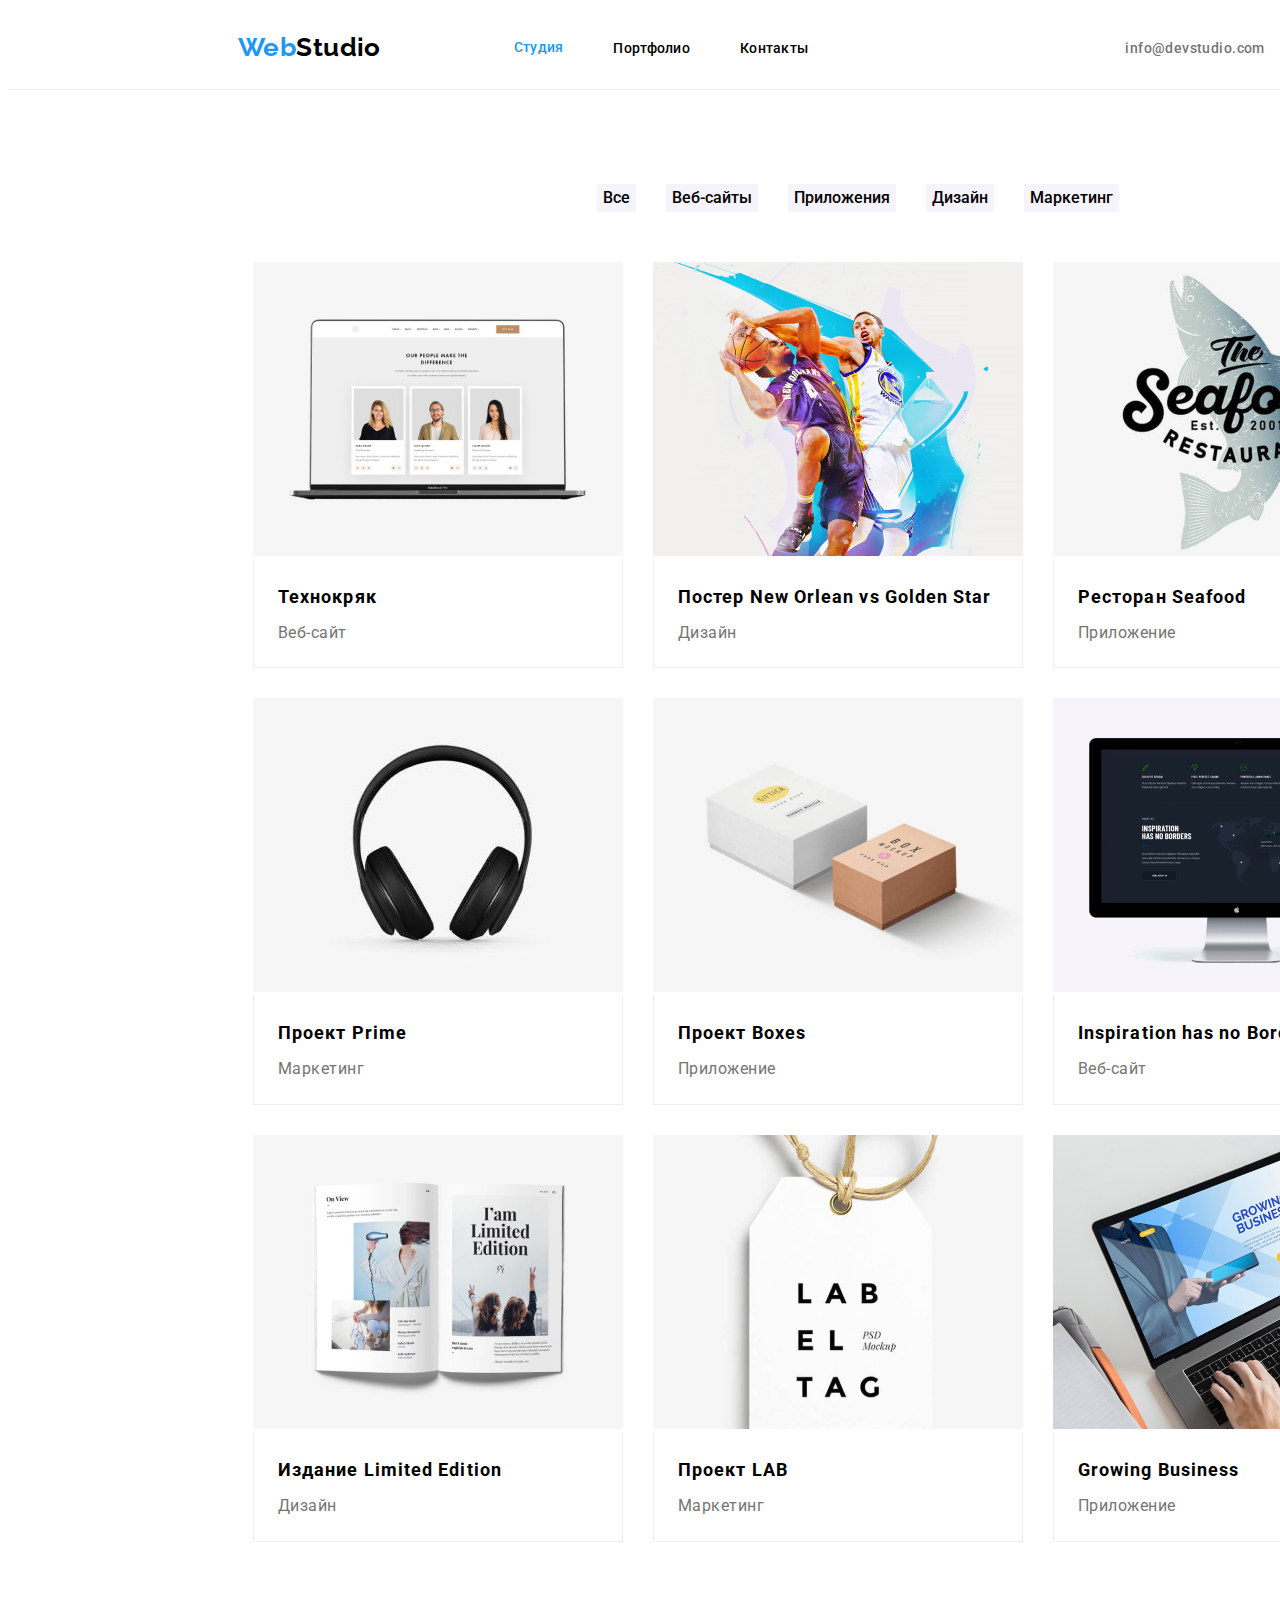
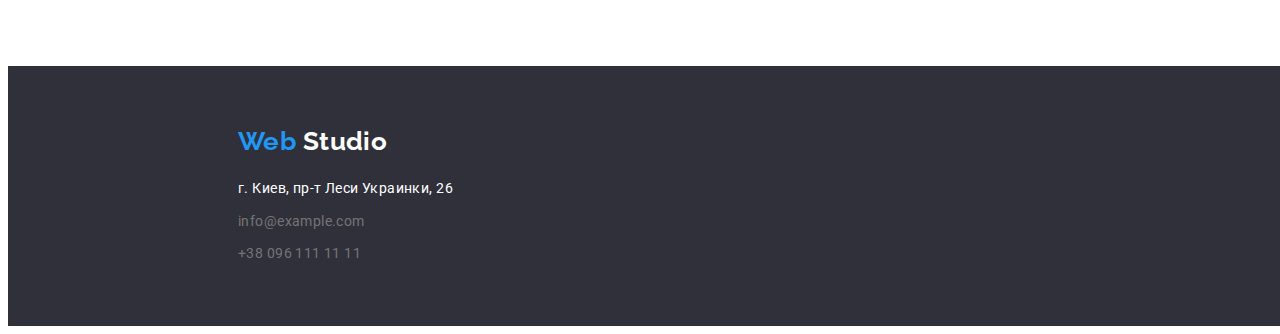
==== commit 8a575b8c: "зроблено" ====
--- a/portfolio.html
+++ b/portfolio.html
@@ -57,56 +57,74 @@
           <ul class="flex-container">
             <li class="flex-element">
               <img src="./images/techhryack.jpg" alt="технокряк" width="370" />
-              <h2 class="filter-title">Технокряк</h2>
-              <p class="filter-chapter">Веб-сайт</p>
+              <div class="filter-border">
+                <h2 class="filter-title">Технокряк</h2>
+                <p class="filter-chapter">Веб-сайт</p>
+              </div>
             </li>
 
             <li class="flex-element">
               <img src="./images/poster.jpg" alt="New Orlean vs Golden Star" width="370" />
-              <h2 class="filter-title">Постер New Orlean vs Golden Star</h2>
-              <p class="filter-chapter">Дизайн</p>
+              <div class="filter-border">
+                <h2 class="filter-title">Постер New Orlean vs Golden Star</h2>
+                <p class="filter-chapter">Дизайн</p>
+              </div>
             </li>
 
             <li class="flex-element">
               <img src="./images/restoran.jpg" alt="Seafood" width="370" />
-              <h2 class="filter-title">Ресторан Seafood</h2>
-              <p class="filter-chapter">Приложение</p>
+              <div class="filter-border">
+                <h2 class="filter-title">Ресторан Seafood</h2>
+                <p class="filter-chapter">Приложение</p>
+              </div>
             </li>
 
             <li class="flex-element">
               <img src="./images/project.jpg" alt="Prime" width="370" />
-              <h2 class="filter-title">Проект Prime</h2>
-              <p class="filter-chapter">Маркетинг</p>
+              <div class="filter-border">
+                <h2 class="filter-title">Проект Prime</h2>
+                <p class="filter-chapter">Маркетинг</p>
+              </div>
             </li>
 
             <li class="flex-element">
               <img src="./images/boxes.jpg" alt="Boxes" width="370" />
-              <h2 class="filter-title">Проект Boxes</h2>
-              <p class="filter-chapter">Приложение</p>
+              <div class="filter-border">
+                <h2 class="filter-title">Проект Boxes</h2>
+                <p class="filter-chapter">Приложение</p>
+              </div>
             </li>
 
             <li class="flex-element">
               <img src="./images/borders.jpg" alt="Borders" width="370" />
-              <h2 class="filter-title">Inspiration has no Borders</h2>
-              <p class="filter-chapter">Веб-сайт</p>
+              <div class="filter-border">
+                <h2 class="filter-title">Inspiration has no Borders</h2>
+                <p class="filter-chapter">Веб-сайт</p>
+              </div>
             </li>
 
             <li class="flex-element">
               <img src="./images/Limited Edition.jpg" alt="Limited Edition" width="370" />
-              <h2 class="filter-title">Издание Limited Edition</h2>
-              <p class="filter-chapter">Дизайн</p>
+              <div class="filter-border">
+                <h2 class="filter-title">Издание Limited Edition</h2>
+                <p class="filter-chapter">Дизайн</p>
+              </div>
             </li>
 
             <li class="flex-element">
               <img src="./images/LAB.jpg" alt="LAB" width="370" />
-              <h2 class="filter-title">Проект LAB</h2>
-              <p class="filter-chapter">Маркетинг</p>
+              <div class="filter-border">
+                <h2 class="filter-title">Проект LAB</h2>
+                <p class="filter-chapter">Маркетинг</p>
+              </div>
             </li>
 
             <li class="flex-element">
               <img src="./images/Growing Business.jpg" alt="Growing Business" width="370" />
-              <h2 class="filter-title">Growing Business</h2>
-              <p class="filter-chapter">Приложение</p>
+              <div class="filter-border">
+                <h2 class="filter-title">Growing Business</h2>
+                <p class="filter-chapter">Приложение</p>
+              </div>
             </li>
           </ul>
         </div>
--- a/css/styles.css
+++ b/css/styles.css
@@ -329,8 +329,6 @@
 .user-prof {
   font-family: var(--basic-font-family);
   color: var(--basiс-color);
-
-  /* padding-bottom: 30px; */
   text-align: center;
 
   font-size: 16px;
@@ -346,7 +344,6 @@
 }
 
 .footer-logo {
-  /* margin-bottom: 20px; */
   padding-top: 60px;
 }
 
@@ -458,11 +455,18 @@
   margin-right: 0px;
 }
 
+.filter-border {
+  margin: 0px;
+  padding: 20px 24px;
+
+  border: 1px solid #eeeeee;
+  border-top: none;
+}
+
 .filter-title {
   font-family: var(--basic-font-family);
   color: var(--secondary-color);
   margin: 0px;
-  padding-top: 20px;
 
   font-weight: 700;
   font-size: 18px;
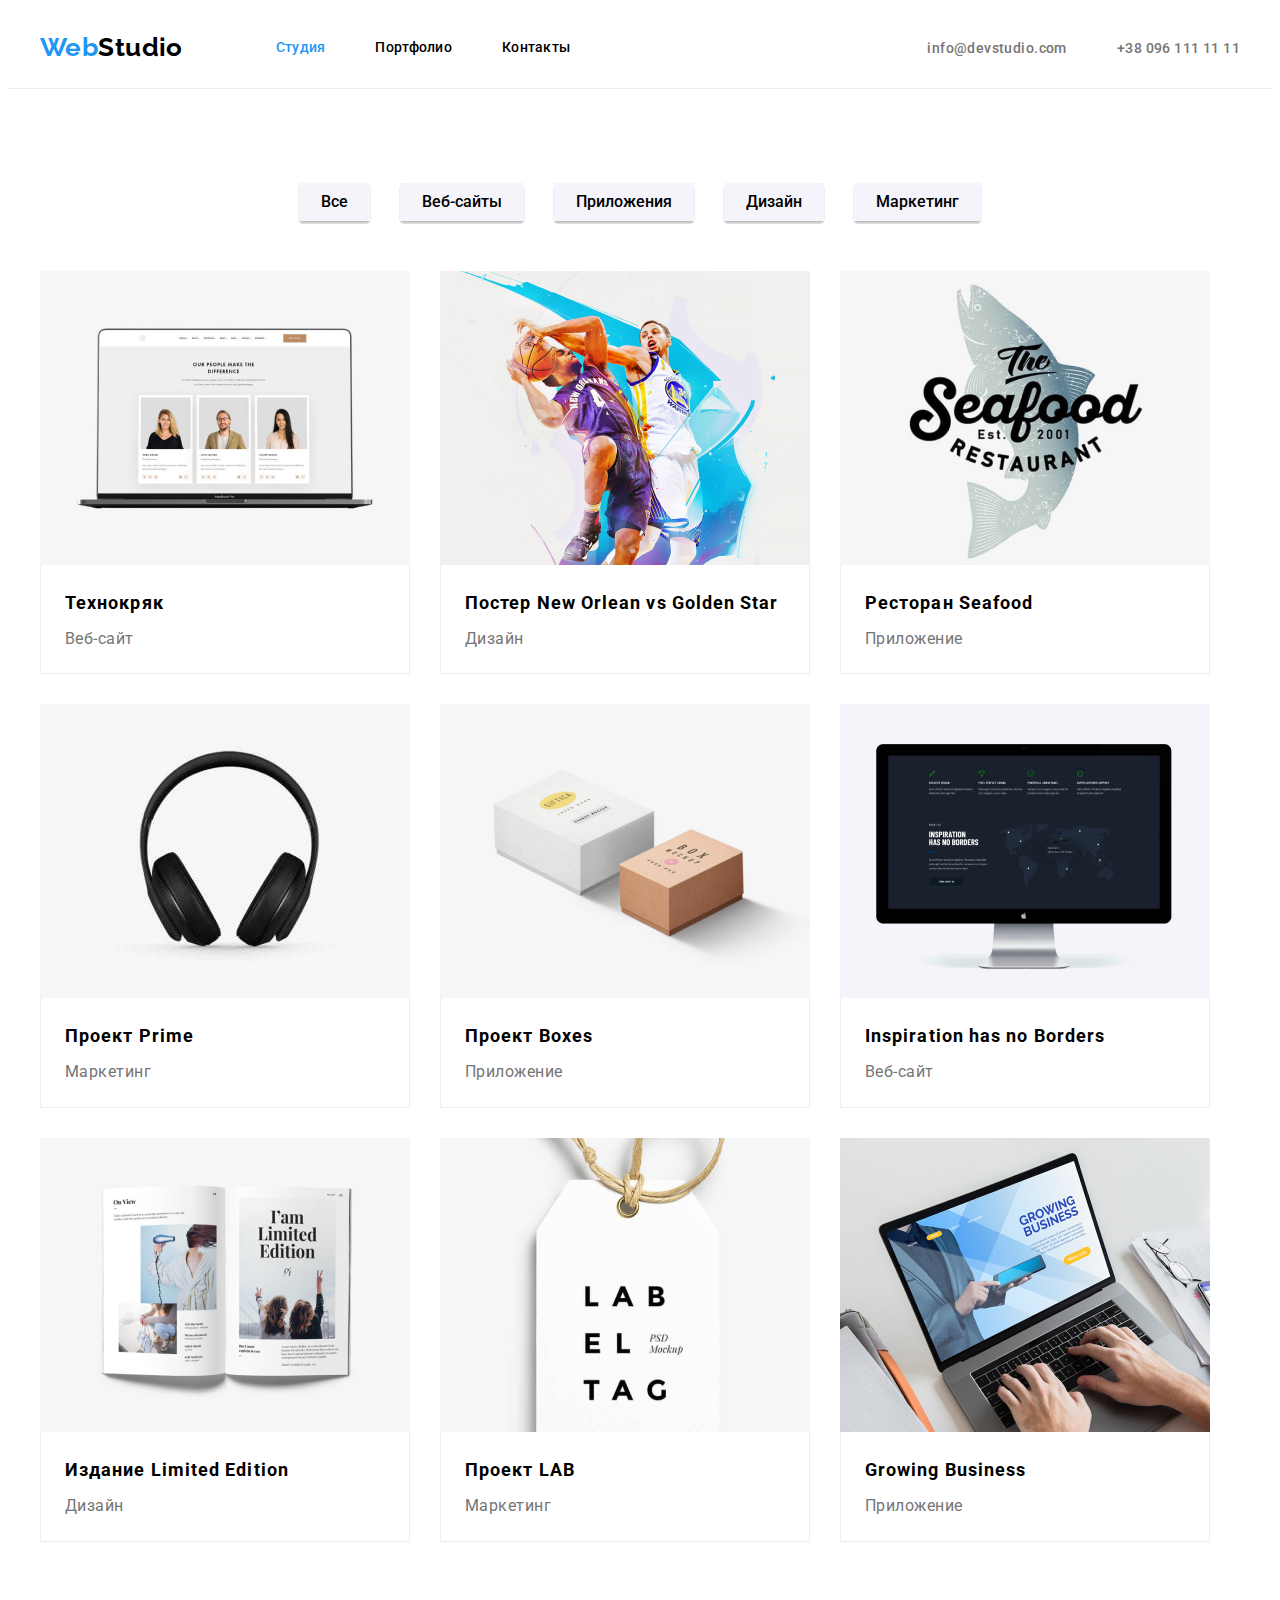
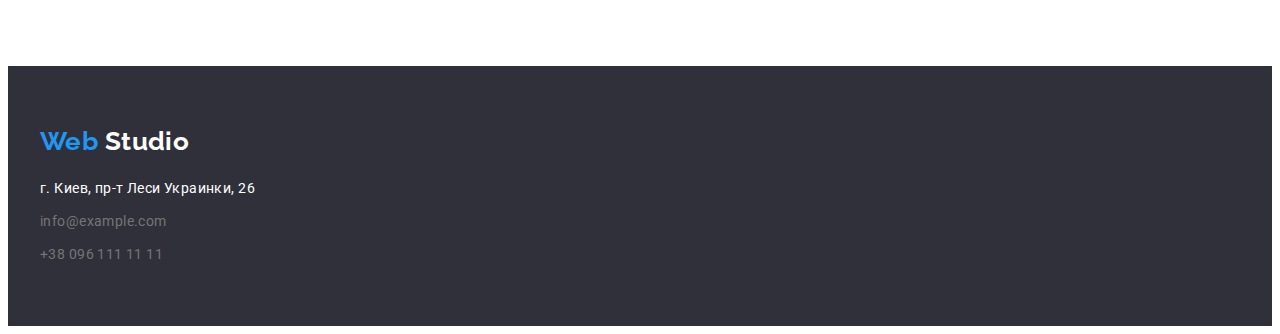
==== commit d85243b5: "виправлено" ====
--- a/portfolio.html
+++ b/portfolio.html
@@ -43,7 +43,7 @@
     <!-- main -->
     <main>
       <!-- section filter -->
-      <section class="portfolio">
+      <section class="section">
         <!-- <h1>ПОРТФОЛИО</h1> -->
         <div class="container">
           <ul class="port-link">
@@ -56,7 +56,12 @@
 
           <ul class="flex-container">
             <li class="flex-element">
-              <img src="./images/techhryack.jpg" alt="технокряк" width="370" />
+              <img
+                src="./images/techhryack.jpg"
+                alt="технокряк"
+                width="370"
+                style="display: block"
+              />
               <div class="filter-border">
                 <h2 class="filter-title">Технокряк</h2>
                 <p class="filter-chapter">Веб-сайт</p>
@@ -64,7 +69,12 @@
             </li>
 
             <li class="flex-element">
-              <img src="./images/poster.jpg" alt="New Orlean vs Golden Star" width="370" />
+              <img
+                src="./images/poster.jpg"
+                alt="New Orlean vs Golden Star"
+                width="370"
+                style="display: block"
+              />
               <div class="filter-border">
                 <h2 class="filter-title">Постер New Orlean vs Golden Star</h2>
                 <p class="filter-chapter">Дизайн</p>
@@ -72,7 +82,7 @@
             </li>
 
             <li class="flex-element">
-              <img src="./images/restoran.jpg" alt="Seafood" width="370" />
+              <img src="./images/restoran.jpg" alt="Seafood" width="370" style="display: block" />
               <div class="filter-border">
                 <h2 class="filter-title">Ресторан Seafood</h2>
                 <p class="filter-chapter">Приложение</p>
@@ -80,7 +90,7 @@
             </li>
 
             <li class="flex-element">
-              <img src="./images/project.jpg" alt="Prime" width="370" />
+              <img src="./images/project.jpg" alt="Prime" width="370" style="display: block" />
               <div class="filter-border">
                 <h2 class="filter-title">Проект Prime</h2>
                 <p class="filter-chapter">Маркетинг</p>
@@ -88,7 +98,7 @@
             </li>
 
             <li class="flex-element">
-              <img src="./images/boxes.jpg" alt="Boxes" width="370" />
+              <img src="./images/boxes.jpg" alt="Boxes" width="370" style="display: block" />
               <div class="filter-border">
                 <h2 class="filter-title">Проект Boxes</h2>
                 <p class="filter-chapter">Приложение</p>
@@ -96,7 +106,7 @@
             </li>
 
             <li class="flex-element">
-              <img src="./images/borders.jpg" alt="Borders" width="370" />
+              <img src="./images/borders.jpg" alt="Borders" width="370" style="display: block" />
               <div class="filter-border">
                 <h2 class="filter-title">Inspiration has no Borders</h2>
                 <p class="filter-chapter">Веб-сайт</p>
@@ -104,7 +114,12 @@
             </li>
 
             <li class="flex-element">
-              <img src="./images/Limited Edition.jpg" alt="Limited Edition" width="370" />
+              <img
+                src="./images/Limited Edition.jpg"
+                alt="Limited Edition"
+                width="370"
+                style="display: block"
+              />
               <div class="filter-border">
                 <h2 class="filter-title">Издание Limited Edition</h2>
                 <p class="filter-chapter">Дизайн</p>
@@ -112,7 +127,7 @@
             </li>
 
             <li class="flex-element">
-              <img src="./images/LAB.jpg" alt="LAB" width="370" />
+              <img src="./images/LAB.jpg" alt="LAB" width="370" style="display: block" />
               <div class="filter-border">
                 <h2 class="filter-title">Проект LAB</h2>
                 <p class="filter-chapter">Маркетинг</p>
@@ -120,7 +135,12 @@
             </li>
 
             <li class="flex-element">
-              <img src="./images/Growing Business.jpg" alt="Growing Business" width="370" />
+              <img
+                src="./images/Growing Business.jpg"
+                alt="Growing Business"
+                width="370"
+                style="display: block"
+              />
               <div class="filter-border">
                 <h2 class="filter-title">Growing Business</h2>
                 <p class="filter-chapter">Приложение</p>
--- a/css/styles.css
+++ b/css/styles.css
@@ -5,7 +5,6 @@
 .body {
   font-family: 'Roboto', 'sans-serif';
   font-style: normal;
-  font-weight: 400;
   font-size: 14px;
   letter-spacing: 0.03em;
 
@@ -29,18 +28,14 @@
 .header {
   display: flex;
   align-items: center;
-  width: 1600px;
-
-  border: none;
-  border-right: none;
+
   border-bottom: 1px solid #ececec;
   border-left: none;
 }
 
 .container {
-  margin-top: 0px;
-  margin-bottom: 0px;
-  margin-left: 215px;
+  margin-left: auto;
+  margin-right: auto;
   padding-left: 15px;
   padding-right: 15px;
 
@@ -50,7 +45,6 @@
 .header-nav {
   display: inline-block;
   display: flex;
-  justify-content: space-around;
 }
 
 .nav-page {
@@ -79,6 +73,8 @@
 
 ul {
   list-style: none;
+  padding: 0;
+  margin: 0;
 }
 
 /* site nav */
@@ -91,9 +87,7 @@
 
 .site-nav {
   display: flex;
-  margin-top: 32px;
   margin-left: 93px;
-  margin-bottom: 32px;
 }
 
 .site-nav .nav-item {
@@ -127,6 +121,9 @@
 
   font-weight: 500;
   line-height: 1.14;
+  padding-top: 32px;
+  padding-bottom: 32px;
+  display: block;
   letter-spacing: 0.02em;
   text-decoration: none;
 }
@@ -138,6 +135,8 @@
 
   align-items: center;
   margin-left: auto;
+  padding-top: 32px;
+  padding-bottom: 32px;
 }
 
 .contacts-mail,
@@ -158,36 +157,27 @@
 .section-hero,
 .footer {
   background-color: var(--basiс-background-color);
-  width: 1600px;
 }
 
 .section-hero {
   text-align: center;
-  width: 1600px;
+  padding-top: 200px;
+  padding-bottom: 200px;
 }
 
 .titel {
   font-family: var(--basic-font-family);
   color: var(--final-color);
 
-  margin-top: 0px;
+  margin: 0px auto;
   margin-bottom: 30px;
-  padding-top: 200px;
-  padding-left: 452px;
-  padding-right: 452px;
-
+  width: 696px;
   font-weight: 900;
   font-size: 44px;
   line-height: 1.36;
   letter-spacing: 0.06em;
 }
 
-.box-button {
-  padding-right: 700px;
-  padding-bottom: 200px;
-  padding-left: 700px;
-}
-
 .button {
   font-family: var(--basic-font-family);
   background-color: var(--third-background-color);
@@ -195,8 +185,8 @@
   padding: 10px 32px;
 
   cursor: pointer;
-  display: flex;
-
+  border: none;
+  border-radius: 4px;
   font-weight: 700;
   font-size: 16px;
   line-height: 1.9;
@@ -204,8 +194,7 @@
 
 /* section advantage */
 
-.advantage {
-  width: 1600px;
+.section {
   padding-top: 94px;
   padding-bottom: 94px;
 }
@@ -245,6 +234,10 @@
 }
 
 /* section work and team */
+.work {
+  padding-top: 0px;
+}
+
 .item {
   margin-right: 30px;
 }
@@ -265,11 +258,6 @@
   font-size: 36px;
   line-height: 1.16;
   letter-spacing: 0.03em;
-}
-
-.section-work {
-  width: 1600px;
-  padding-bottom: 94px;
 }
 
 .title-work {
@@ -280,35 +268,37 @@
 .list-work {
   display: inline-block;
   display: flex;
-  justify-content: space-around;
-
-  margin: 0px;
-  padding: 0px;
+}
+
+element.style {
+  display: block;
+  max-width: 100%;
+  height: auto;
 }
 
 .section-team {
   background-color: var(--secondary-background-color);
-  width: 1600px;
-  padding-bottom: 94px;
 }
 
 .title-team {
   text-align: center;
-  padding-top: 94px;
-  margin-top: 0px;
+  margin: 0px;
   margin-bottom: 50px;
 }
 
 .list-team {
   display: inline-block;
   display: flex;
-  justify-content: space-around;
-
-  margin-top: 0px;
-  margin-bottom: 0px;
-  padding-bottom: 10px;
-  padding-left: 0px;
-}
+}
+
+.item-team {
+  background: #ffffff;
+  /* material shadow v1 */
+  box-shadow: 0px 1px 3px rgba(0, 0, 0, 0.12), 0px 1px 1px rgba(0, 0, 0, 0.14),
+    0px 2px 1px rgba(0, 0, 0, 0.2);
+  border-radius: 0px 0px 4px 4px;
+}
+
 .img-team {
   margin-bottom: 30px;
 }
@@ -317,6 +307,7 @@
   font-family: var(--basic-font-family);
   color: var(--secondary-color);
 
+  margin: 0px;
   margin-bottom: 10px;
   text-align: center;
 
@@ -330,6 +321,8 @@
   font-family: var(--basic-font-family);
   color: var(--basiс-color);
   text-align: center;
+  margin: 0px;
+  margin-bottom: 30px;
 
   font-size: 16px;
   line-height: 1.19;
@@ -339,7 +332,6 @@
 /* footer */
 
 .footer {
-  width: 1600px;
   padding-bottom: 60px;
 }
 
@@ -408,6 +400,9 @@
 
 .port-item {
   margin-right: 30px;
+  box-shadow: 0px 3px 1px rgba(0, 0, 0, 0.1), 0px 1px 2px rgba(0, 0, 0, 0.08),
+    0px 2px 2px rgba(0, 0, 0, 0.12);
+  border-radius: 4px;
 }
 
 .port-item:last-child {
@@ -421,6 +416,8 @@
 
   border: none;
   cursor: pointer;
+
+  padding: 6px 22px;
 
   font-weight: 500;
   font-size: 16px;
@@ -436,13 +433,6 @@
 .flex-container {
   display: flex;
   flex-wrap: wrap;
-
-  margin-top: 0px;
-  margin-bottom: 0px;
-  padding-left: 15px;
-  padding-bottom: 94px;
-  padding-right: 15px;
-  width: 1200px;
 }
 
 .flex-element {
@@ -478,7 +468,7 @@
   font-family: var(--basic-font-family);
   color: var(--basiс-color);
   margin: 0px;
-  padding-top: 4px;
+  margin-top: 4px;
 
   font-size: 16px;
   line-height: 1.8;
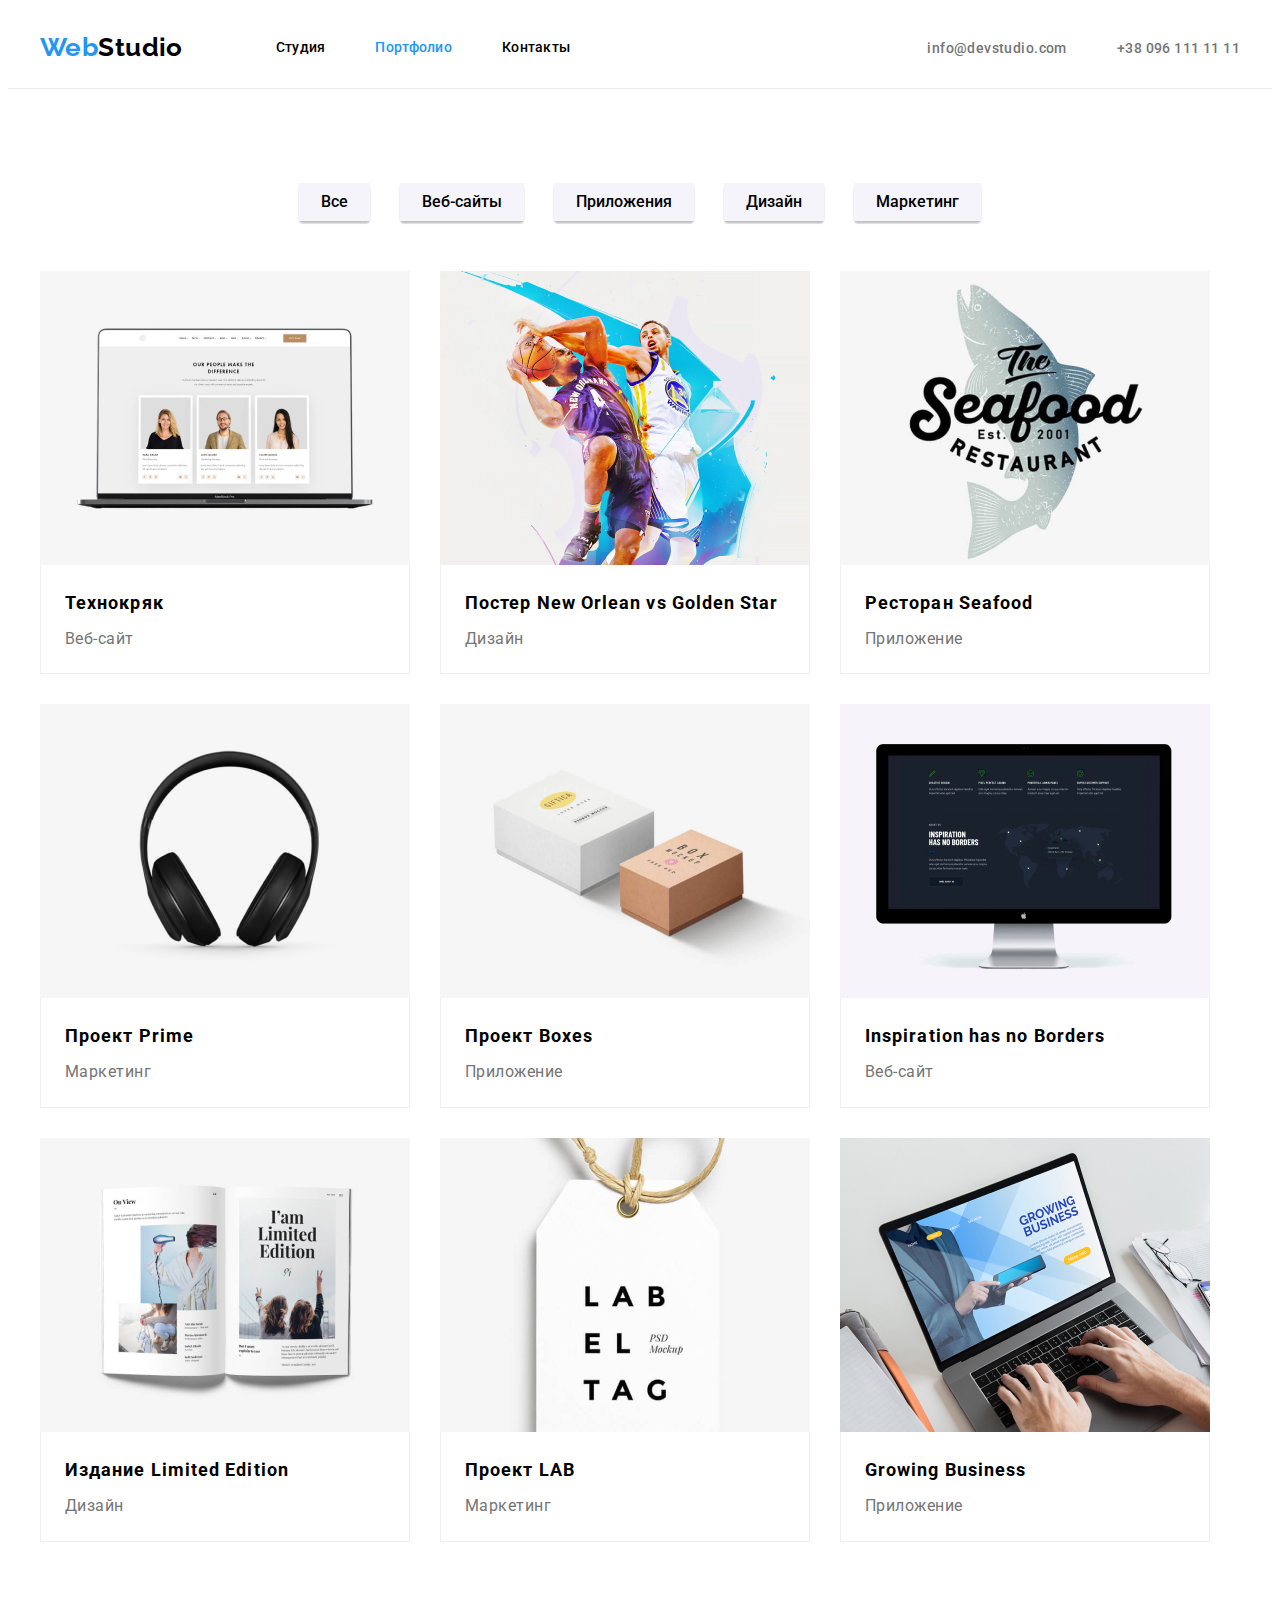
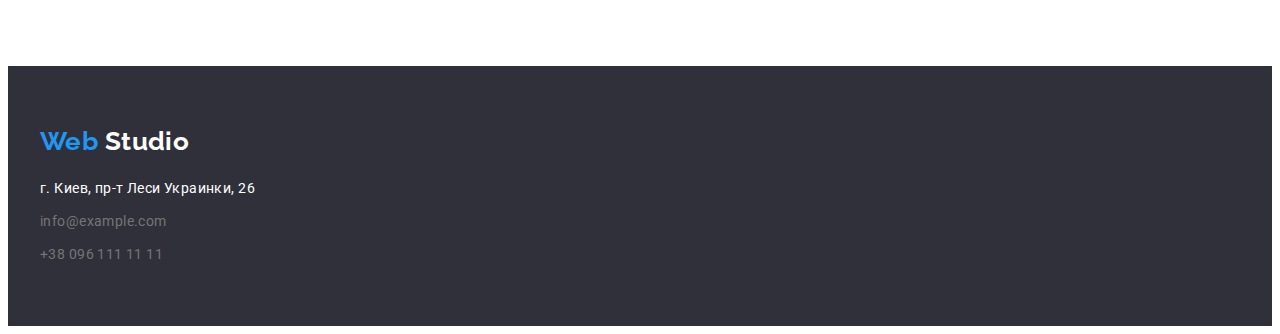
==== commit 896b93a4: "Виправлено" ====
--- a/portfolio.html
+++ b/portfolio.html
@@ -23,8 +23,10 @@
           <a clas href="/" class="logo"> <span class="web">Web</span>Studio</a>
 
           <ul class="site-nav">
-            <li class="nav-item"><a href="index.html" class="link current-link">Студия</a></li>
-            <li class="nav-item"><a href="portfolio.html" class="link">Портфолио</a></li>
+            <li class="nav-item"><a href="index.html" class="link">Студия</a></li>
+            <li class="nav-item">
+              <a href="portfolio.html" class="link current-link">Портфолио</a>
+            </li>
             <li class="nav-item"><a href="/" class="link">Контакты</a></li>
           </ul>
         </nav>
--- a/css/styles.css
+++ b/css/styles.css
@@ -456,7 +456,8 @@
 .filter-title {
   font-family: var(--basic-font-family);
   color: var(--secondary-color);
-  margin: 0px;
+  margin-top: 0px;
+  margin-bottom: 0px;
 
   font-weight: 700;
   font-size: 18px;
@@ -467,8 +468,9 @@
 .filter-chapter {
   font-family: var(--basic-font-family);
   color: var(--basiс-color);
-  margin: 0px;
+
   margin-top: 4px;
+  margin-bottom: 0px;
 
   font-size: 16px;
   line-height: 1.8;
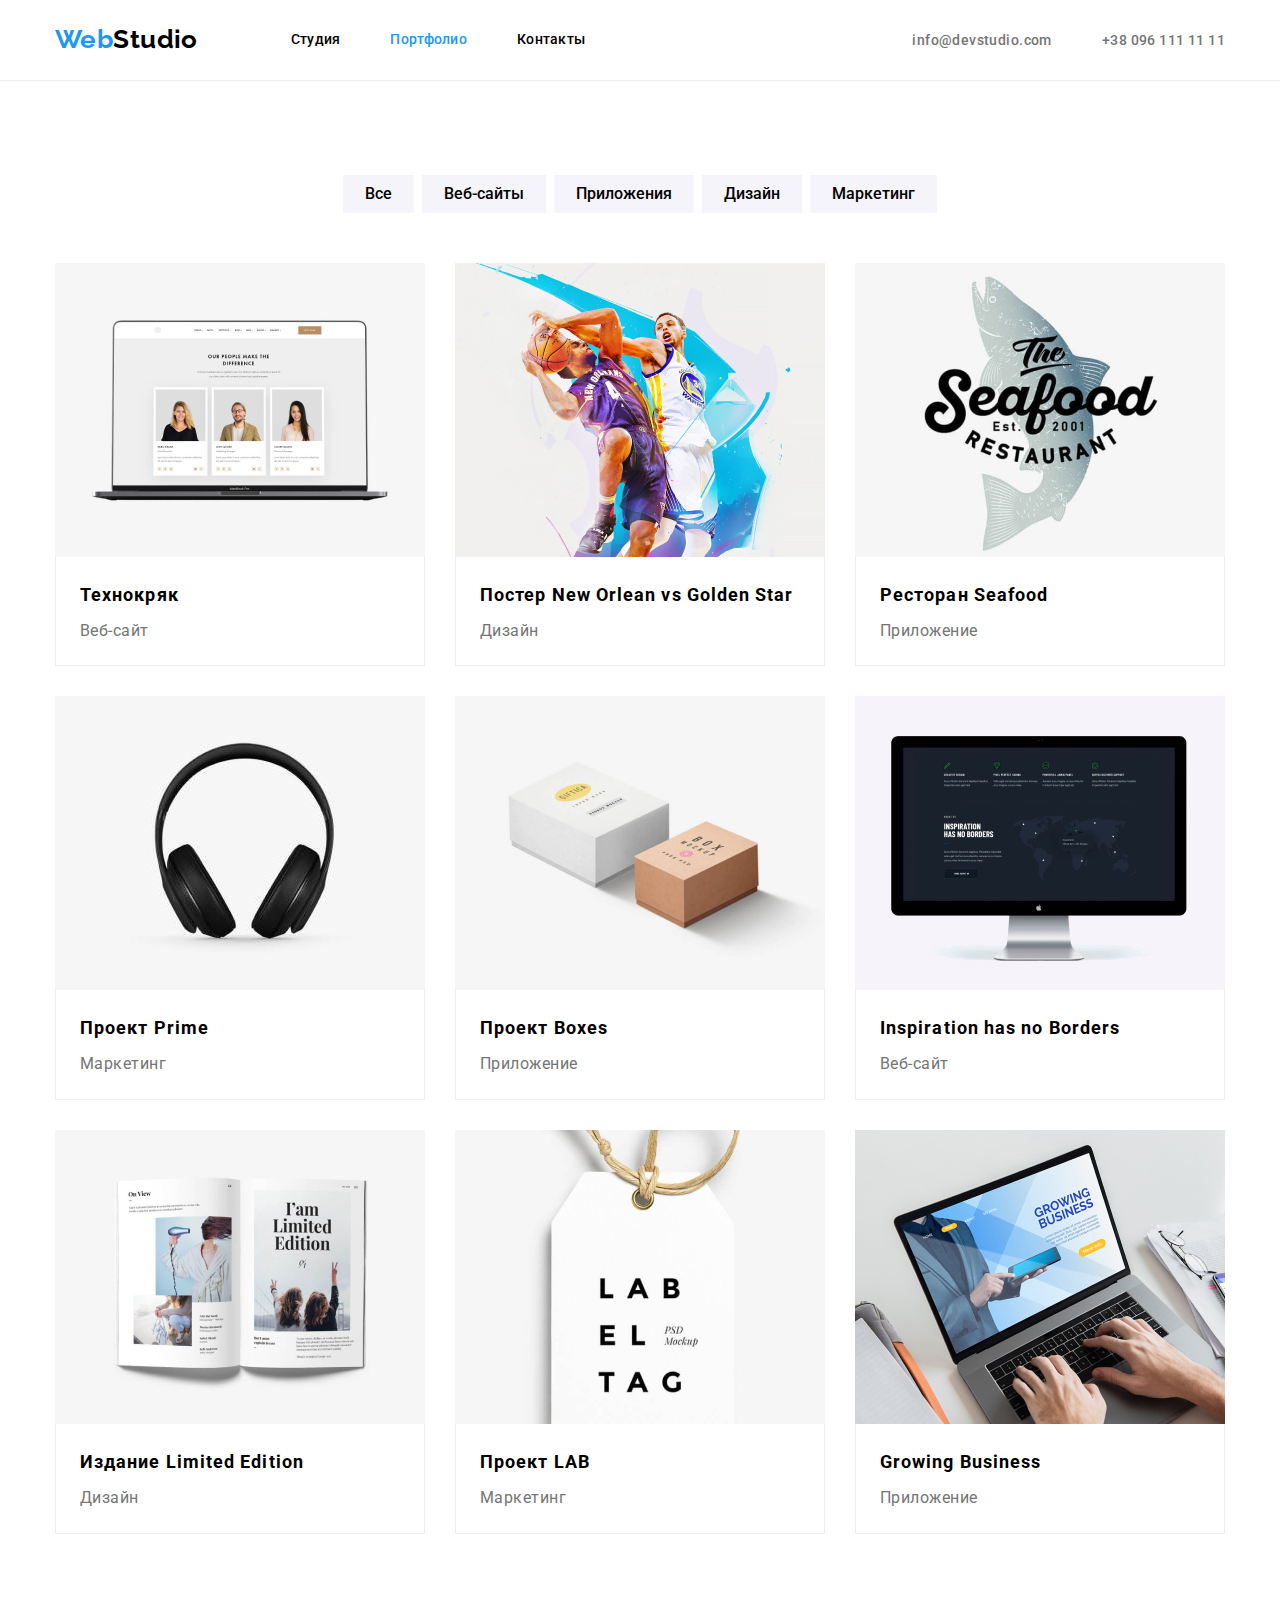
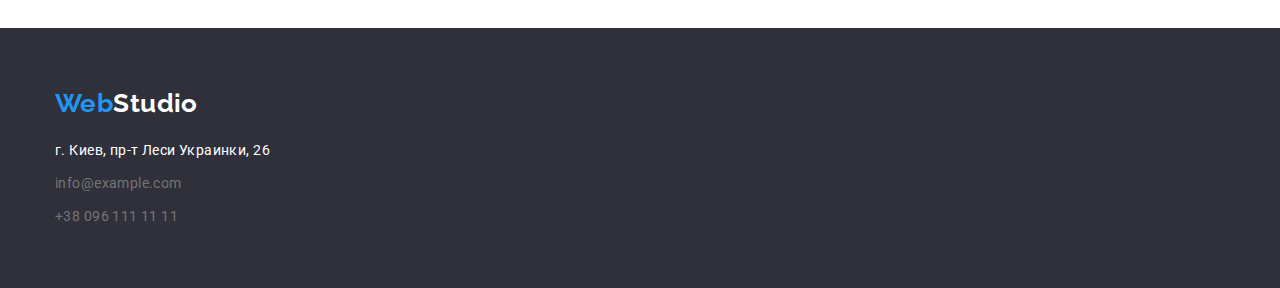
==== commit 5ea41361: "Виправлено2" ====
--- a/portfolio.html
+++ b/portfolio.html
@@ -12,6 +12,11 @@
       href="https://fonts.googleapis.com/css2?family=Raleway:wght@700&family=Roboto:wght@400;500;700;900&display=swap"
       rel="stylesheet"
     />
+    <link
+      rel="stylesheet"
+      href="https://cdnjs.cloudflare.com/ajax/libs/modern-normalize/1.1.0/modern-normalize.min.css"
+    />
+    <link rel="stylesheet" href="css/styles.css" />
   </head>
 
   <body class="body">
@@ -157,7 +162,7 @@
 
     <footer class="footer">
       <div class="footer-logo container">
-        <a href="/" class="logo"><span class="web">Web</span> <span class="studio">Studio</span></a>
+        <a href="/" class="logo"><span class="web">Web</span><span class="studio">Studio</span></a>
 
         <address class="box-address">
           <ul class="list-address">
--- a/css/styles.css
+++ b/css/styles.css
@@ -188,6 +188,7 @@
   border: none;
   border-radius: 4px;
   font-weight: 700;
+  letter-spacing: 0.06em;
   font-size: 16px;
   line-height: 1.9;
 }
@@ -332,11 +333,8 @@
 /* footer */
 
 .footer {
+  padding-top: 60px;
   padding-bottom: 60px;
-}
-
-.footer-logo {
-  padding-top: 60px;
 }
 
 .studio {
@@ -349,10 +347,7 @@
 }
 
 .list-address {
-  margin: 0px;
   margin-top: 20px;
-  padding: 0px;
-  width: 231px;
 }
 
 .address {
@@ -399,9 +394,7 @@
 }
 
 .port-item {
-  margin-right: 30px;
-  box-shadow: 0px 3px 1px rgba(0, 0, 0, 0.1), 0px 1px 2px rgba(0, 0, 0, 0.08),
-    0px 2px 2px rgba(0, 0, 0, 0.12);
+  margin-right: 8px;
   border-radius: 4px;
 }
 
@@ -433,6 +426,8 @@
 .flex-container {
   display: flex;
   flex-wrap: wrap;
+  margin-right: -30px;
+  margin-bottom: -30px;
 }
 
 .flex-element {
--- a/css/styles.css
+++ b/css/styles.css
@@ -188,6 +188,7 @@
   border: none;
   border-radius: 4px;
   font-weight: 700;
+  letter-spacing: 0.06em;
   font-size: 16px;
   line-height: 1.9;
 }
@@ -332,11 +333,8 @@
 /* footer */
 
 .footer {
+  padding-top: 60px;
   padding-bottom: 60px;
-}
-
-.footer-logo {
-  padding-top: 60px;
 }
 
 .studio {
@@ -349,10 +347,7 @@
 }
 
 .list-address {
-  margin: 0px;
   margin-top: 20px;
-  padding: 0px;
-  width: 231px;
 }
 
 .address {
@@ -399,9 +394,7 @@
 }
 
 .port-item {
-  margin-right: 30px;
-  box-shadow: 0px 3px 1px rgba(0, 0, 0, 0.1), 0px 1px 2px rgba(0, 0, 0, 0.08),
-    0px 2px 2px rgba(0, 0, 0, 0.12);
+  margin-right: 8px;
   border-radius: 4px;
 }
 
@@ -433,6 +426,8 @@
 .flex-container {
   display: flex;
   flex-wrap: wrap;
+  margin-right: -30px;
+  margin-bottom: -30px;
 }
 
 .flex-element {
